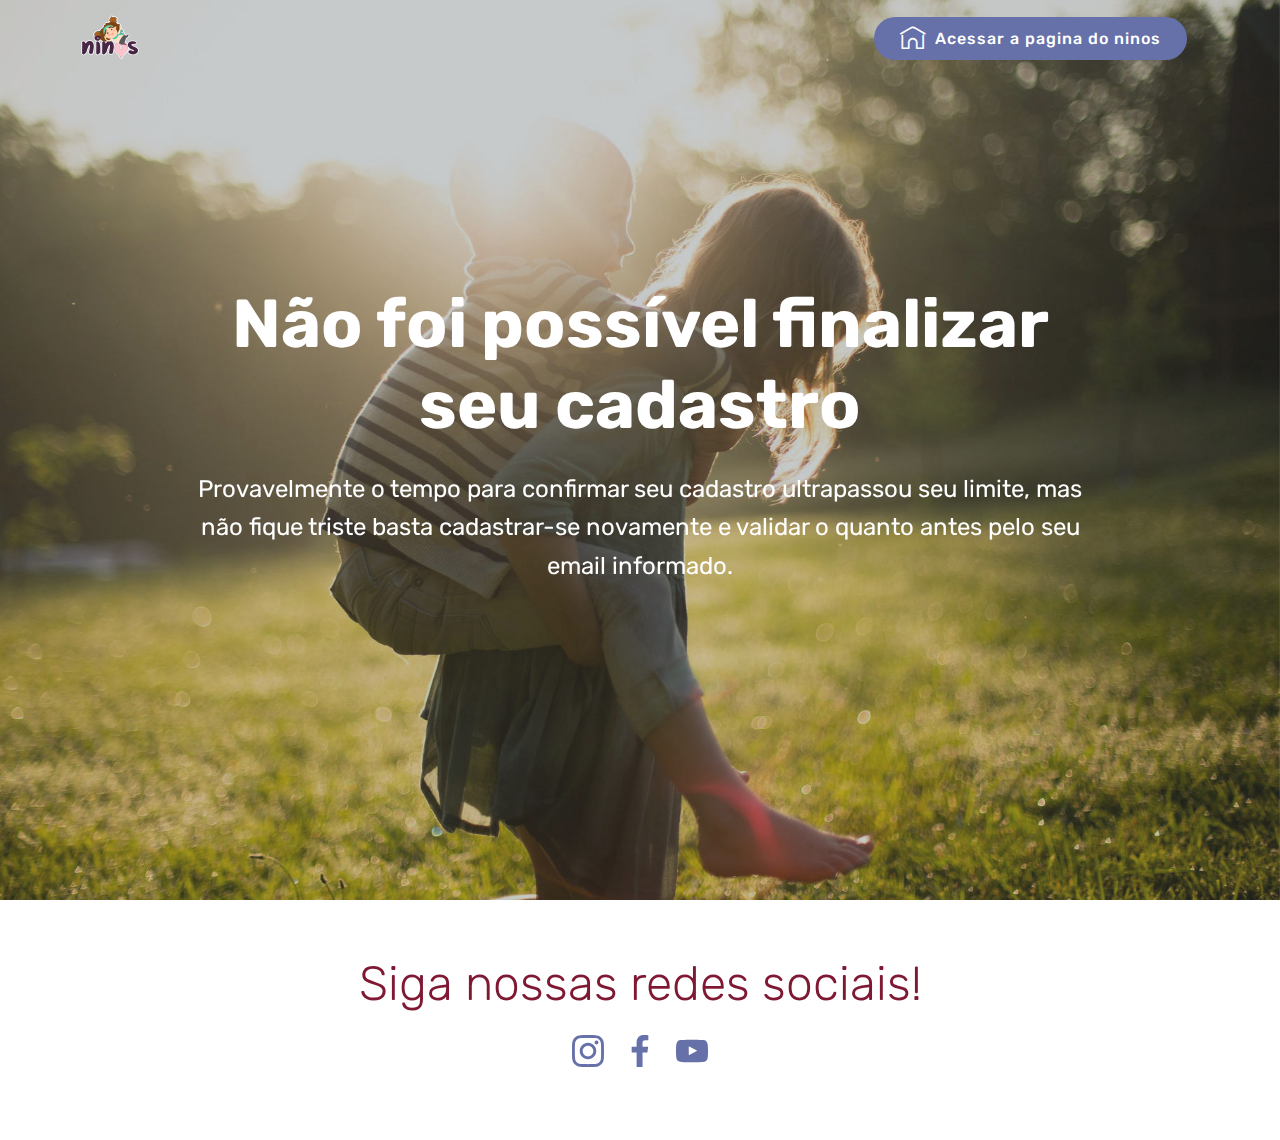
==== erro/index.html @ d1921fa9 "errosucesso" ====
<!DOCTYPE html>
<html  >
<head>
  <!-- Site made with Mobirise Website Builder v4.10.0, https://mobirise.com -->
  <meta charset="UTF-8">
  <meta http-equiv="X-UA-Compatible" content="IE=edge">
  <meta name="generator" content="Mobirise v4.10.0, mobirise.com">
  <meta name="viewport" content="width=device-width, initial-scale=1, minimum-scale=1">
  <link rel="shortcut icon" href="assets/images/ll-1-122x122.png" type="image/x-icon">
  <meta name="description" content="">
  
  <title>Home</title>
  <link rel="stylesheet" href="assets/web/assets/mobirise-icons/mobirise-icons.css">
  <link rel="stylesheet" href="assets/web/assets/mobirise-icons-bold/mobirise-icons-bold.css">
  <link rel="stylesheet" href="assets/tether/tether.min.css">
  <link rel="stylesheet" href="assets/bootstrap/css/bootstrap.min.css">
  <link rel="stylesheet" href="assets/bootstrap/css/bootstrap-grid.min.css">
  <link rel="stylesheet" href="assets/bootstrap/css/bootstrap-reboot.min.css">
  <link rel="stylesheet" href="assets/socicon/css/styles.css">
  <link rel="stylesheet" href="assets/dropdown/css/style.css">
  <link rel="stylesheet" href="assets/theme/css/style.css">
  <link rel="stylesheet" href="assets/mobirise/css/mbr-additional.css" type="text/css">
  
  
  
</head>
<body>
  <section class="menu cid-rsMmKu4FQN" once="menu" id="menu2-q">

    

    <nav class="navbar navbar-expand beta-menu navbar-dropdown align-items-center navbar-fixed-top navbar-toggleable-sm bg-color transparent">
        <button class="navbar-toggler navbar-toggler-right" type="button" data-toggle="collapse" data-target="#navbarSupportedContent" aria-controls="navbarSupportedContent" aria-expanded="false" aria-label="Toggle navigation">
            <div class="hamburger">
                <span></span>
                <span></span>
                <span></span>
                <span></span>
            </div>
        </button>
        <div class="menu-logo">
            <div class="navbar-brand">
                <span class="navbar-logo">
                    <a href="https://mobirise.co">
                        <img src="assets/images/ll-1-122x122.png" alt="Mobirise" title="" style="height: 3.8rem;">
                    </a>
                </span>
                
            </div>
        </div>
        <div class="collapse navbar-collapse" id="navbarSupportedContent">
            
            <div class="navbar-buttons mbr-section-btn"><a class="btn btn-sm btn-primary display-4" href="tel:+1-234-567-8901"><span class="mbrib-home mbr-iconfont mbr-iconfont-btn"></span>
                    
                    Acessar a pagina do ninos</a></div>
        </div>
    </nav>
</section>

<section class="engine"><a href="https://mobirise.info/c">free website builder</a></section><section class="header1 cid-rqiTQEVk0E mbr-fullscreen mbr-parallax-background" id="header1-9">

    

    <div class="mbr-overlay" style="opacity: 0.3; background-color: rgb(70, 80, 82);">
    </div>

    <div class="container">
        <div class="row justify-content-md-center">
            <div class="mbr-white col-md-10">
                <h1 class="mbr-section-title align-center mbr-bold pb-3 mbr-fonts-style display-1">Não foi possível finalizar seu cadastro</h1>
                
                <p class="mbr-text align-center pb-3 mbr-fonts-style display-5">
                    Provavelmente o tempo para confirmar seu cadastro ultrapassou seu limite, mas não fique triste basta cadastrar-se novamente e validar o quanto antes pelo seu email informado.</p>
                
            </div>
        </div>
    </div>

</section>

<section class="cid-rsLIsbPNLS" id="social-buttons2-d">

    

    

    <div class="container">
        <div class="media-container-row">
            <div class="col-md-8 align-center">
                <h2 class="pb-3 mbr-fonts-style display-2">
                    Siga nossas redes sociais!</h2>
                <div class="social-list pl-0 mb-0">
                    <a href="https://twitter.com/mobirise" target="_blank">
                        <span class="px-2 mbr-iconfont mbr-iconfont-social socicon-instagram socicon"></span>
                    </a>
                    <a href="https://www.facebook.com/pages/Mobirise/1616226671953247" target="_blank">
                        <span class="px-2 socicon-facebook socicon mbr-iconfont mbr-iconfont-social"></span>
                    </a>
                    <a href="https://instagram.com/mobirise" target="_blank">
                        <span class="px-2 mbr-iconfont mbr-iconfont-social socicon-youtube socicon"></span>
                    </a>
                    <a href="https://www.youtube.com/c/mobirise" target="_blank">
                        
                    </a>
                    <a href="https://plus.google.com/u/0/+Mobirise" target="_blank">
                        
                    </a>
                    <a href="https://www.behance.net/Mobirise" target="_blank">
                        
                    </a>
                </div>
            </div>
        </div>
    </div>
</section>


  <script src="assets/web/assets/jquery/jquery.min.js"></script>
  <script src="assets/popper/popper.min.js"></script>
  <script src="assets/tether/tether.min.js"></script>
  <script src="assets/bootstrap/js/bootstrap.min.js"></script>
  <script src="assets/touchswipe/jquery.touch-swipe.min.js"></script>
  <script src="assets/parallax/jarallax.min.js"></script>
  <script src="assets/sociallikes/social-likes.js"></script>
  <script src="assets/smoothscroll/smooth-scroll.js"></script>
  <script src="assets/dropdown/js/script.min.js"></script>
  <script src="assets/theme/js/script.js"></script>
  
  
</body>
</html>
---- erro/assets/web/assets/mobirise-icons/mobirise-icons.css ----
@font-face {
  font-family: 'MobiriseIcons';
  src:  url('mobirise-icons.eot?spat4u');
  src:  url('mobirise-icons.eot?spat4u#iefix') format('embedded-opentype'),
    url('mobirise-icons.ttf?spat4u') format('truetype'),
    url('mobirise-icons.woff?spat4u') format('woff'),
    url('mobirise-icons.svg?spat4u#MobiriseIcons') format('svg');
  font-weight: normal;
  font-style: normal;
}

[class^="mbri-"], [class*=" mbri-"] {
  /* use !important to prevent issues with browser extensions that change fonts */
  font-family: MobiriseIcons !important;
  speak: none;
  font-style: normal;
  font-weight: normal;
  font-variant: normal;
  text-transform: none;
  line-height: 1;

  /* Better Font Rendering =========== */
  -webkit-font-smoothing: antialiased;
  -moz-osx-font-smoothing: grayscale;
}

.mbri-add-submenu:before {
  content: "\e900";
}
.mbri-alert:before {
  content: "\e901";
}
.mbri-align-center:before {
  content: "\e902";
}
.mbri-align-justify:before {
  content: "\e903";
}
.mbri-align-left:before {
  content: "\e904";
}
.mbri-align-right:before {
  content: "\e905";
}
.mbri-android:before {
  content: "\e906";
}
.mbri-apple:before {
  content: "\e907";
}
.mbri-arrow-down:before {
  content: "\e908";
}
.mbri-arrow-next:before {
  content: "\e909";
}
.mbri-arrow-prev:before {
  content: "\e90a";
}
.mbri-arrow-up:before {
  content: "\e90b";
}
.mbri-bold:before {
  content: "\e90c";
}
.mbri-bookmark:before {
  content: "\e90d";
}
.mbri-bootstrap:before {
  content: "\e90e";
}
.mbri-briefcase:before {
  content: "\e90f";
}
.mbri-browse:before {
  content: "\e910";
}
.mbri-bulleted-list:before {
  content: "\e911";
}
.mbri-calendar:before {
  content: "\e912";
}
.mbri-camera:before {
  content: "\e913";
}
.mbri-cart-add:before {
  content: "\e914";
}
.mbri-cart-full:before {
  content: "\e915";
}
.mbri-cash:before {
  content: "\e916";
}
.mbri-change-style:before {
  content: "\e917";
}
.mbri-chat:before {
  content: "\e918";
}
.mbri-clock:before {
  content: "\e919";
}
.mbri-close:before {
  content: "\e91a";
}
.mbri-cloud:before {
  content: "\e91b";
}
.mbri-code:before {
  content: "\e91c";
}
.mbri-contact-form:before {
  content: "\e91d";
}
.mbri-credit-card:before {
  content: "\e91e";
}
.mbri-cursor-click:before {
  content: "\e91f";
}
.mbri-cust-feedback:before {
  content: "\e920";
}
.mbri-database:before {
  content: "\e921";
}
.mbri-delivery:before {
  content: "\e922";
}
.mbri-desktop:before {
  content: "\e923";
}
.mbri-devices:before {
  content: "\e924";
}
.mbri-down:before {
  content: "\e925";
}
.mbri-download:before {
  content: "\e989";
}
.mbri-drag-n-drop:before {
  content: "\e927";
}
.mbri-drag-n-drop2:before {
  content: "\e928";
}
.mbri-edit:before {
  content: "\e929";
}
.mbri-edit2:before {
  content: "\e92a";
}
.mbri-error:before {
  content: "\e92b";
}
.mbri-extension:before {
  content: "\e92c";
}
.mbri-features:before {
  content: "\e92d";
}
.mbri-file:before {
  content: "\e92e";
}
.mbri-flag:before {
  content: "\e92f";
}
.mbri-folder:before {
  content: "\e930";
}
.mbri-gift:before {
  content: "\e931";
}
.mbri-github:before {
  content: "\e932";
}
.mbri-globe:before {
  content: "\e933";
}
.mbri-globe-2:before {
  content: "\e934";
}
.mbri-growing-chart:before {
  content: "\e935";
}
.mbri-hearth:before {
  content: "\e936";
}
.mbri-help:before {
  content: "\e937";
}
.mbri-home:before {
  content: "\e938";
}
.mbri-hot-cup:before {
  content: "\e939";
}
.mbri-idea:before {
  content: "\e93a";
}
.mbri-image-gallery:before {
  content: "\e93b";
}
.mbri-image-slider:before {
  content: "\e93c";
}
.mbri-info:before {
  content: "\e93d";
}
.mbri-italic:before {
  content: "\e93e";
}
.mbri-key:before {
  content: "\e93f";
}
.mbri-laptop:before {
  content: "\e940";
}
.mbri-layers:before {
  content: "\e941";
}
.mbri-left-right:before {
  content: "\e942";
}
.mbri-left:before {
  content: "\e943";
}
.mbri-letter:before {
  content: "\e944";
}
.mbri-like:before {
  content: "\e945";
}
.mbri-link:before {
  content: "\e946";
}
.mbri-lock:before {
  content: "\e947";
}
.mbri-login:before {
  content: "\e948";
}
.mbri-logout:before {
  content: "\e949";
}
.mbri-magic-stick:before {
  content: "\e94a";
}
.mbri-map-pin:before {
  content: "\e94b";
}
.mbri-menu:before {
  content: "\e94c";
}
.mbri-mobile:before {
  content: "\e94d";
}
.mbri-mobile2:before {
  content: "\e94e";
}
.mbri-mobirise:before {
  content: "\e94f";
}
.mbri-more-horizontal:before {
  content: "\e950";
}
.mbri-more-vertical:before {
  content: "\e951";
}
.mbri-music:before {
  content: "\e952";
}
.mbri-new-file:before {
  content: "\e953";
}
.mbri-numbered-list:before {
  content: "\e954";
}
.mbri-opened-folder:before {
  content: "\e955";
}
.mbri-pages:before {
  content: "\e956";
}
.mbri-paper-plane:before {
  content: "\e957";
}
.mbri-paperclip:before {
  content: "\e958";
}
.mbri-photo:before {
  content: "\e959";
}
.mbri-photos:before {
  content: "\e95a";
}
.mbri-pin:before {
  content: "\e95b";
}
.mbri-play:before {
  content: "\e95c";
}
.mbri-plus:before {
  content: "\e95d";
}
.mbri-preview:before {
  content: "\e95e";
}
.mbri-print:before {
  content: "\e95f";
}
.mbri-protect:before {
  content: "\e960";
}
.mbri-question:before {
  content: "\e961";
}
.mbri-quote-left:before {
  content: "\e962";
}
.mbri-quote-right:before {
  content: "\e963";
}
.mbri-refresh:before {
  content: "\e964";
}
.mbri-responsive:before {
  content: "\e965";
}
.mbri-right:before {
  content: "\e966";
}
.mbri-rocket:before {
  content: "\e967";
}
.mbri-sad-face:before {
  content: "\e968";
}
.mbri-sale:before {
  content: "\e969";
}
.mbri-save:before {
  content: "\e96a";
}
.mbri-search:before {
  content: "\e96b";
}
.mbri-setting:before {
  content: "\e96c";
}
.mbri-setting2:before {
  content: "\e96d";
}
.mbri-setting3:before {
  content: "\e96e";
}
.mbri-share:before {
  content: "\e96f";
}
.mbri-shopping-bag:before {
  content: "\e970";
}
.mbri-shopping-basket:before {
  content: "\e971";
}
.mbri-shopping-cart:before {
  content: "\e972";
}
.mbri-sites:before {
  content: "\e973";
}
.mbri-smile-face:before {
  content: "\e974";
}
.mbri-speed:before {
  content: "\e975";
}
.mbri-star:before {
  content: "\e976";
}
.mbri-success:before {
  content: "\e977";
}
.mbri-sun:before {
  content: "\e978";
}
.mbri-sun2:before {
  content: "\e979";
}
.mbri-tablet:before {
  content: "\e97a";
}
.mbri-tablet-vertical:before {
  content: "\e97b";
}
.mbri-target:before {
  content: "\e97c";
}
.mbri-timer:before {
  content: "\e97d";
}
.mbri-to-ftp:before {
  content: "\e97e";
}
.mbri-to-local-drive:before {
  content: "\e97f";
}
.mbri-touch-swipe:before {
  content: "\e980";
}
.mbri-touch:before {
  content: "\e981";
}
.mbri-trash:before {
  content: "\e982";
}
.mbri-underline:before {
  content: "\e983";
}
.mbri-unlink:before {
  content: "\e984";
}
.mbri-unlock:before {
  content: "\e985";
}
.mbri-up-down:before {
  content: "\e986";
}
.mbri-up:before {
  content: "\e987";
}
.mbri-update:before {
  content: "\e988";
}
.mbri-upload:before {
 content: "\e926"; 
}
.mbri-user:before {
  content: "\e98a";
}
.mbri-user2:before {
  content: "\e98b";
}
.mbri-users:before {
  content: "\e98c";
}
.mbri-video:before {
  content: "\e98d";
}
.mbri-video-play:before {
  content: "\e98e";
}
.mbri-watch:before {
  content: "\e98f";
}
.mbri-website-theme:before {
  content: "\e990";
}
.mbri-wifi:before {
  content: "\e991";
}
.mbri-windows:before {
  content: "\e992";
}
.mbri-zoom-out:before {
  content: "\e993";
}
.mbri-redo:before {
  content: "\e994";
}
.mbri-undo:before {
  content: "\e995";
}
---- erro/assets/web/assets/mobirise-icons-bold/mobirise-icons-bold.css ----
@font-face {
  font-family: 'mobirise-icons-bold';
  src:  url('mobirise-icons-bold.eot?m1l4yr');
  src:  url('mobirise-icons-bold.eot?m1l4yr#iefix') format('embedded-opentype'),
    url('mobirise-icons-bold.ttf?m1l4yr') format('truetype'),
    url('mobirise-icons-bold.woff?m1l4yr') format('woff'),
    url('mobirise-icons-bold.svg?m1l4yr#mobirise-icons-bold') format('svg');
  font-weight: normal;
  font-style: normal;
}

[class^="mbrib-"], [class*="mbrib-"] {
  /* use !important to prevent issues with browser extensions that change fonts */
  font-family: 'mobirise-icons-bold' !important;
  speak: none;
  font-style: normal;
  font-weight: normal;
  font-variant: normal;
  text-transform: none;
  line-height: 1;

  /* Better Font Rendering =========== */
  -webkit-font-smoothing: antialiased;
  -moz-osx-font-smoothing: grayscale;
}

.mbrib-add-submenu:before {
  content: "\e900";
}
.mbrib-alert:before {
  content: "\e901";
}
.mbrib-align-center:before {
  content: "\e902";
}
.mbrib-align-justify:before {
  content: "\e903";
}
.mbrib-align-left:before {
  content: "\e904";
}
.mbrib-align-right:before {
  content: "\e905";
}
.mbrib-android:before {
  content: "\e906";
}
.mbrib-apple:before {
  content: "\e907";
}
.mbrib-arrow-down:before {
  content: "\e908";
}
.mbrib-arrow-next:before {
  content: "\e909";
}
.mbrib-arrow-prev:before {
  content: "\e90a";
}
.mbrib-arrow-up:before {
  content: "\e90b";
}
.mbrib-bold:before {
  content: "\e90c";
}
.mbrib-bookmark:before {
  content: "\e90d";
}
.mbrib-bootstrap:before {
  content: "\e90e";
}
.mbrib-briefcase:before {
  content: "\e90f";
}
.mbrib-browse:before {
  content: "\e910";
}
.mbrib-bulleted-list:before {
  content: "\e911";
}
.mbrib-calendar:before {
  content: "\e912";
}
.mbrib-camera:before {
  content: "\e913";
}
.mbrib-cart-add:before {
  content: "\e914";
}
.mbrib-cart-full:before {
  content: "\e915";
}
.mbrib-cash:before {
  content: "\e916";
}
.mbrib-change-style:before {
  content: "\e917";
}
.mbrib-chat:before {
  content: "\e918";
}
.mbrib-clock:before {
  content: "\e919";
}
.mbrib-close:before {
  content: "\e91a";
}
.mbrib-cloud:before {
  content: "\e91b";
}
.mbrib-code:before {
  content: "\e91c";
}
.mbrib-contact-form:before {
  content: "\e91d";
}
.mbrib-credit-card:before {
  content: "\e91e";
}
.mbrib-cursor-click:before {
  content: "\e91f";
}
.mbrib-cust-feedback:before {
  content: "\e920";
}
.mbrib-database:before {
  content: "\e921";
}
.mbrib-delivery:before {
  content: "\e922";
}
.mbrib-desktop:before {
  content: "\e923";
}
.mbrib-devices:before {
  content: "\e924";
}
.mbrib-down:before {
  content: "\e925";
}
.mbrib-download:before {
  content: "\e926";
}
.mbrib-drag-n-drop:before {
  content: "\e927";
}
.mbrib-drag-n-drop2:before {
  content: "\e928";
}
.mbrib-edit:before {
  content: "\e929";
}
.mbrib-edit2:before {
  content: "\e92a";
}
.mbrib-error:before {
  content: "\e92b";
}
.mbrib-extension:before {
  content: "\e92c";
}
.mbrib-features:before {
  content: "\e92d";
}
.mbrib-file:before {
  content: "\e92e";
}
.mbrib-flag:before {
  content: "\e92f";
}
.mbrib-folder:before {
  content: "\e930";
}
.mbrib-gift:before {
  content: "\e931";
}
.mbrib-github:before {
  content: "\e932";
}
.mbrib-globe-2:before {
  content: "\e933";
}
.mbrib-globe:before {
  content: "\e934";
}
.mbrib-growing-chart:before {
  content: "\e935";
}
.mbrib-hearth:before {
  content: "\e936";
}
.mbrib-help:before {
  content: "\e937";
}
.mbrib-home:before {
  content: "\e938";
}
.mbrib-hot-cup:before {
  content: "\e939";
}
.mbrib-idea:before {
  content: "\e93a";
}
.mbrib-image-gallery:before {
  content: "\e93b";
}
.mbrib-image-slider:before {
  content: "\e93c";
}
.mbrib-info:before {
  content: "\e93d";
}
.mbrib-italic:before {
  content: "\e93e";
}
.mbrib-key:before {
  content: "\e93f";
}
.mbrib-laptop:before {
  content: "\e940";
}
.mbrib-layers:before {
  content: "\e941";
}
.mbrib-left-right:before {
  content: "\e942";
}
.mbrib-left:before {
  content: "\e943";
}
.mbrib-letter:before {
  content: "\e944";
}
.mbrib-like:before {
  content: "\e945";
}
.mbrib-link:before {
  content: "\e946";
}
.mbrib-lock:before {
  content: "\e947";
}
.mbrib-login:before {
  content: "\e948";
}
.mbrib-logout:before {
  content: "\e949";
}
.mbrib-magic-stick:before {
  content: "\e94a";
}
.mbrib-map-pin:before {
  content: "\e94b";
}
.mbrib-menu:before {
  content: "\e94c";
}
.mbrib-mobile:before {
  content: "\e94d";
}
.mbrib-mobile2:before {
  content: "\e94e";
}
.mbrib-mobirise:before {
  content: "\e94f";
}
.mbrib-more-horizontal:before {
  content: "\e950";
}
.mbrib-more-vertical:before {
  content: "\e951";
}
.mbrib-music:before {
  content: "\e952";
}
.mbrib-new-file:before {
  content: "\e953";
}
.mbrib-numbered-list:before {
  content: "\e954";
}
.mbrib-opened-folder:before {
  content: "\e955";
}
.mbrib-pages:before {
  content: "\e956";
}
.mbrib-paper-plane:before {
  content: "\e957";
}
.mbrib-paperclip:before {
  content: "\e958";
}
.mbrib-photo:before {
  content: "\e959";
}
.mbrib-photos:before {
  content: "\e95a";
}
.mbrib-pin:before {
  content: "\e95b";
}
.mbrib-play:before {
  content: "\e95c";
}
.mbrib-plus:before {
  content: "\e95d";
}
.mbrib-preview:before {
  content: "\e95e";
}
.mbrib-print:before {
  content: "\e95f";
}
.mbrib-protect:before {
  content: "\e960";
}
.mbrib-question:before {
  content: "\e961";
}
.mbrib-quote-left:before {
  content: "\e962";
}
.mbrib-quote-right:before {
  content: "\e963";
}
.mbrib-redo:before {
  content: "\e964";
}
.mbrib-refresh:before {
  content: "\e965";
}
.mbrib-responsive:before {
  content: "\e966";
}
.mbrib-right:before {
  content: "\e967";
}
.mbrib-rocket:before {
  content: "\e968";
}
.mbrib-sad-face:before {
  content: "\e969";
}
.mbrib-sale:before {
  content: "\e96a";
}
.mbrib-save:before {
  content: "\e96b";
}
.mbrib-search:before {
  content: "\e96c";
}
.mbrib-setting:before {
  content: "\e96d";
}
.mbrib-setting2:before {
  content: "\e96e";
}
.mbrib-setting3:before {
  content: "\e96f";
}
.mbrib-share:before {
  content: "\e970";
}
.mbrib-shopping-bag:before {
  content: "\e971";
}
.mbrib-shopping-basket:before {
  content: "\e972";
}
.mbrib-shopping-cart:before {
  content: "\e973";
}
.mbrib-sites:before {
  content: "\e974";
}
.mbrib-smile-face:before {
  content: "\e975";
}
.mbrib-speed:before {
  content: "\e976";
}
.mbrib-star:before {
  content: "\e977";
}
.mbrib-success:before {
  content: "\e978";
}
.mbrib-sun:before {
  content: "\e979";
}
.mbrib-sun2:before {
  content: "\e97a";
}
.mbrib-tablet-vertical:before {
  content: "\e97b";
}
.mbrib-tablet:before {
  content: "\e97c";
}
.mbrib-target:before {
  content: "\e97d";
}
.mbrib-timer:before {
  content: "\e97e";
}
.mbrib-to-ftp:before {
  content: "\e97f";
}
.mbrib-to-local-drive:before {
  content: "\e980";
}
.mbrib-touch-swipe:before {
  content: "\e981";
}
.mbrib-touch:before {
  content: "\e982";
}
.mbrib-trash:before {
  content: "\e983";
}
.mbrib-underline:before {
  content: "\e984";
}
.mbrib-undo:before {
  content: "\e985";
}
.mbrib-unlink:before {
  content: "\e986";
}
.mbrib-unlock:before {
  content: "\e987";
}
.mbrib-up-down:before {
  content: "\e988";
}
.mbrib-up:before {
  content: "\e989";
}
.mbrib-update:before {
  content: "\e98a";
}
.mbrib-upload:before {
  content: "\e98b";
}
.mbrib-user:before {
  content: "\e98c";
}
.mbrib-user2:before {
  content: "\e98d";
}
.mbrib-users:before {
  content: "\e98e";
}
.mbrib-video-play:before {
  content: "\e98f";
}
.mbrib-video:before {
  content: "\e990";
}
.mbrib-watch:before {
  content: "\e991";
}
.mbrib-website-theme:before {
  content: "\e992";
}
.mbrib-wifi:before {
  content: "\e993";
}
.mbrib-windows:before {
  content: "\e994";
}
.mbrib-zoom-out:before {
  content: "\e995";
}
---- erro/assets/socicon/css/styles.css ----
@charset "UTF-8";

@font-face {
  font-family: "socicon";
  src:url("../fonts/socicon.eot");
  src:url("../fonts/socicon.eot?#iefix") format("embedded-opentype"),
    url("../fonts/socicon.woff") format("woff"),
    url("../fonts/socicon.ttf") format("truetype"),
    url("../fonts/socicon.svg#socicon") format("svg");
  font-weight: normal;
  font-style: normal;

}

[data-icon]:before {
  font-family: "socicon" !important;
  content: attr(data-icon);
  font-style: normal !important;
  font-weight: normal !important;
  font-variant: normal !important;
  text-transform: none !important;
  speak: none;
  line-height: 1;
  -webkit-font-smoothing: antialiased;
  -moz-osx-font-smoothing: grayscale;
}

[class^="socicon-"]:before,
[class*=" socicon-"]:before {
  font-family: "socicon" !important;
  font-style: normal !important;
  font-weight: normal !important;
  font-variant: normal !important;
  text-transform: none !important;
  speak: none;
  line-height: 1;
  -webkit-font-smoothing: antialiased;
  -moz-osx-font-smoothing: grayscale;
}

.socicon-modelmayhem:before {
  content: "\e000";
}
.socicon-mixcloud:before {
  content: "\e001";
}
.socicon-drupal:before {
  content: "\e002";
}
.socicon-swarm:before {
  content: "\e003";
}
.socicon-istock:before {
  content: "\e004";
}
.socicon-yammer:before {
  content: "\e005";
}
.socicon-ello:before {
  content: "\e006";
}
.socicon-stackoverflow:before {
  content: "\e007";
}
.socicon-persona:before {
  content: "\e008";
}
.socicon-triplej:before {
  content: "\e009";
}
.socicon-houzz:before {
  content: "\e00a";
}
.socicon-rss:before {
  content: "\e00b";
}
.socicon-paypal:before {
  content: "\e00c";
}
.socicon-odnoklassniki:before {
  content: "\e00d";
}
.socicon-airbnb:before {
  content: "\e00e";
}
.socicon-periscope:before {
  content: "\e00f";
}
.socicon-outlook:before {
  content: "\e010";
}
.socicon-coderwall:before {
  content: "\e011";
}
.socicon-tripadvisor:before {
  content: "\e012";
}
.socicon-appnet:before {
  content: "\e013";
}
.socicon-goodreads:before {
  content: "\e014";
}
.socicon-tripit:before {
  content: "\e015";
}
.socicon-lanyrd:before {
  content: "\e016";
}
.socicon-slideshare:before {
  content: "\e017";
}
.socicon-buffer:before {
  content: "\e018";
}
.socicon-disqus:before {
  content: "\e019";
}
.socicon-vkontakte:before {
  content: "\e01a";
}
.socicon-whatsapp:before {
  content: "\e01b";
}
.socicon-patreon:before {
  content: "\e01c";
}
.socicon-storehouse:before {
  content: "\e01d";
}
.socicon-pocket:before {
  content: "\e01e";
}
.socicon-mail:before {
  content: "\e01f";
}
.socicon-blogger:before {
  content: "\e020";
}
.socicon-technorati:before {
  content: "\e021";
}
.socicon-reddit:before {
  content: "\e022";
}
.socicon-dribbble:before {
  content: "\e023";
}
.socicon-stumbleupon:before {
  content: "\e024";
}
.socicon-digg:before {
  content: "\e025";
}
.socicon-envato:before {
  content: "\e026";
}
.socicon-behance:before {
  content: "\e027";
}
.socicon-delicious:before {
  content: "\e028";
}
.socicon-deviantart:before {
  content: "\e029";
}
.socicon-forrst:before {
  content: "\e02a";
}
.socicon-play:before {
  content: "\e02b";
}
.socicon-zerply:before {
  content: "\e02c";
}
.socicon-wikipedia:before {
  content: "\e02d";
}
.socicon-apple:before {
  content: "\e02e";
}
.socicon-flattr:before {
  content: "\e02f";
}
.socicon-github:before {
  content: "\e030";
}
.socicon-renren:before {
  content: "\e031";
}
.socicon-friendfeed:before {
  content: "\e032";
}
.socicon-newsvine:before {
  content: "\e033";
}
.socicon-identica:before {
  content: "\e034";
}
.socicon-bebo:before {
  content: "\e035";
}
.socicon-zynga:before {
  content: "\e036";
}
.socicon-steam:before {
  content: "\e037";
}
.socicon-xbox:before {
  content: "\e038";
}
.socicon-windows:before {
  content: "\e039";
}
.socicon-qq:before {
  content: "\e03a";
}
.socicon-douban:before {
  content: "\e03b";
}
.socicon-meetup:before {
  content: "\e03c";
}
.socicon-playstation:before {
  content: "\e03d";
}
.socicon-android:before {
  content: "\e03e";
}
.socicon-snapchat:before {
  content: "\e03f";
}
.socicon-twitter:before {
  content: "\e040";
}
.socicon-facebook:before {
  content: "\e041";
}
.socicon-googleplus:before {
  content: "\e042";
}
.socicon-pinterest:before {
  content: "\e043";
}
.socicon-foursquare:before {
  content: "\e044";
}
.socicon-yahoo:before {
  content: "\e045";
}
.socicon-skype:before {
  content: "\e046";
}
.socicon-yelp:before {
  content: "\e047";
}
.socicon-feedburner:before {
  content: "\e048";
}
.socicon-linkedin:before {
  content: "\e049";
}
.socicon-viadeo:before {
  content: "\e04a";
}
.socicon-xing:before {
  content: "\e04b";
}
.socicon-myspace:before {
  content: "\e04c";
}
.socicon-soundcloud:before {
  content: "\e04d";
}
.socicon-spotify:before {
  content: "\e04e";
}
.socicon-grooveshark:before {
  content: "\e04f";
}
.socicon-lastfm:before {
  content: "\e050";
}
.socicon-youtube:before {
  content: "\e051";
}
.socicon-vimeo:before {
  content: "\e052";
}
.socicon-dailymotion:before {
  content: "\e053";
}
.socicon-vine:before {
  content: "\e054";
}
.socicon-flickr:before {
  content: "\e055";
}
.socicon-500px:before {
  content: "\e056";
}
.socicon-wordpress:before {
  content: "\e058";
}
.socicon-tumblr:before {
  content: "\e059";
}
.socicon-twitch:before {
  content: "\e05a";
}
.socicon-8tracks:before {
  content: "\e05b";
}
.socicon-amazon:before {
  content: "\e05c";
}
.socicon-icq:before {
  content: "\e05d";
}
.socicon-smugmug:before {
  content: "\e05e";
}
.socicon-ravelry:before {
  content: "\e05f";
}
.socicon-weibo:before {
  content: "\e060";
}
.socicon-baidu:before {
  content: "\e061";
}
.socicon-angellist:before {
  content: "\e062";
}
.socicon-ebay:before {
  content: "\e063";
}
.socicon-imdb:before {
  content: "\e064";
}
.socicon-stayfriends:before {
  content: "\e065";
}
.socicon-residentadvisor:before {
  content: "\e066";
}
.socicon-google:before {
  content: "\e067";
}
.socicon-yandex:before {
  content: "\e068";
}
.socicon-sharethis:before {
  content: "\e069";
}
.socicon-bandcamp:before {
  content: "\e06a";
}
.socicon-itunes:before {
  content: "\e06b";
}
.socicon-deezer:before {
  content: "\e06c";
}
.socicon-telegram:before {
  content: "\e06e";
}
.socicon-openid:before {
  content: "\e06f";
}
.socicon-amplement:before {
  content: "\e070";
}
.socicon-viber:before {
  content: "\e071";
}
.socicon-zomato:before {
  content: "\e072";
}
.socicon-draugiem:before {
  content: "\e074";
}
.socicon-endomodo:before {
  content: "\e075";
}
.socicon-filmweb:before {
  content: "\e076";
}
.socicon-stackexchange:before {
  content: "\e077";
}
.socicon-wykop:before {
  content: "\e078";
}
.socicon-teamspeak:before {
  content: "\e079";
}
.socicon-teamviewer:before {
  content: "\e07a";
}
.socicon-ventrilo:before {
  content: "\e07b";
}
.socicon-younow:before {
  content: "\e07c";
}
.socicon-raidcall:before {
  content: "\e07d";
}
.socicon-mumble:before {
  content: "\e07e";
}
.socicon-medium:before {
  content: "\e06d";
}
.socicon-bebee:before {
  content: "\e07f";
}
.socicon-hitbox:before {
  content: "\e080";
}
.socicon-reverbnation:before {
  content: "\e081";
}
.socicon-formulr:before {
  content: "\e082";
}
.socicon-instagram:before {
  content: "\e057";
}
.socicon-battlenet:before {
  content: "\e083";
}
.socicon-chrome:before {
  content: "\e084";
}
.socicon-discord:before {
  content: "\e086";
}
.socicon-issuu:before {
  content: "\e087";
}
.socicon-macos:before {
  content: "\e088";
}
.socicon-firefox:before {
  content: "\e089";
}
.socicon-opera:before {
  content: "\e08d";
}
.socicon-keybase:before {
  content: "\e090";
}
.socicon-alliance:before {
  content: "\e091";
}
.socicon-livejournal:before {
  content: "\e092";
}
.socicon-googlephotos:before {
  content: "\e093";
}
.socicon-horde:before {
  content: "\e094";
}
.socicon-etsy:before {
  content: "\e095";
}
.socicon-zapier:before {
  content: "\e096";
}
.socicon-google-scholar:before {
  content: "\e097";
}
.socicon-researchgate:before {
  content: "\e098";
}
.socicon-wechat:before {
  content: "\e099";
}
.socicon-strava:before {
  content: "\e09a";
}
.socicon-line:before {
  content: "\e09b";
}
.socicon-lyft:before {
  content: "\e09c";
}
.socicon-uber:before {
  content: "\e09d";
}
.socicon-songkick:before {
  content: "\e09e";
}
.socicon-viewbug:before {
  content: "\e09f";
}
.socicon-googlegroups:before {
  content: "\e0a0";
}
.socicon-quora:before {
  content: "\e073";
}
.socicon-diablo:before {
  content: "\e085";
}
.socicon-blizzard:before {
  content: "\e0a1";
}
.socicon-hearthstone:before {
  content: "\e08b";
}
.socicon-heroes:before {
  content: "\e08a";
}
.socicon-overwatch:before {
  content: "\e08c";
}
.socicon-warcraft:before {
  content: "\e08e";
}
.socicon-starcraft:before {
  content: "\e08f";
}
.socicon-beam:before {
  content: "\e0a2";
}
.socicon-curse:before {
  content: "\e0a3";
}
.socicon-player:before {
  content: "\e0a4";
}
.socicon-streamjar:before {
  content: "\e0a5";
}
.socicon-nintendo:before {
  content: "\e0a6";
}
.socicon-hellocoton:before {
  content: "\e0a7";
}
---- erro/assets/dropdown/css/style.css ----
.navbar-dropdown {
  left: 0;
  padding: 0;
  position: absolute;
  right: 0;
  top: 0;
  transition: all 0.45s ease;
  z-index: 1030;
  background: #282828; }
  .navbar-dropdown .navbar-logo {
    margin-right: 0.8rem;
    transition: margin 0.3s ease-in-out;
    vertical-align: middle; }
    .navbar-dropdown .navbar-logo img {
      height: 3.125rem;
      transition: all 0.3s ease-in-out; }
    .navbar-dropdown .navbar-logo.mbr-iconfont {
      font-size: 3.125rem;
      line-height: 3.125rem; }
  .navbar-dropdown .navbar-caption {
    font-weight: 700;
    white-space: normal;
    vertical-align: -4px;
    line-height: 3.125rem !important; }
    .navbar-dropdown .navbar-caption, .navbar-dropdown .navbar-caption:hover {
      color: inherit;
      text-decoration: none; }
  .navbar-dropdown .mbr-iconfont + .navbar-caption {
    vertical-align: -1px; }
  .navbar-dropdown.navbar-fixed-top {
    position: fixed; }
  .navbar-dropdown .navbar-brand span {
    vertical-align: -4px; }
  .navbar-dropdown.bg-color.transparent {
    background: none; }
  .navbar-dropdown.navbar-short .navbar-brand {
    padding: 0.625rem 0; }
    .navbar-dropdown.navbar-short .navbar-brand span {
      vertical-align: -1px; }
  .navbar-dropdown.navbar-short .navbar-caption {
    line-height: 2.375rem !important;
    vertical-align: -2px; }
  .navbar-dropdown.navbar-short .navbar-logo {
    margin-right: 0.5rem; }
    .navbar-dropdown.navbar-short .navbar-logo img {
      height: 2.375rem; }
    .navbar-dropdown.navbar-short .navbar-logo.mbr-iconfont {
      font-size: 2.375rem;
      line-height: 2.375rem; }
  .navbar-dropdown.navbar-short .mbr-table-cell {
    height: 3.625rem; }
  .navbar-dropdown .navbar-close {
    left: 0.6875rem;
    position: fixed;
    top: 0.75rem;
    z-index: 1000; }
  .navbar-dropdown .hamburger-icon {
    content: "";
    display: inline-block;
    vertical-align: middle;
    width: 16px;
    -webkit-box-shadow: 0 -6px 0 1px #282828,0 0 0 1px #282828,0 6px 0 1px #282828;
    -moz-box-shadow: 0 -6px 0 1px #282828,0 0 0 1px #282828,0 6px 0 1px #282828;
    box-shadow: 0 -6px 0 1px #282828,0 0 0 1px #282828,0 6px 0 1px #282828; }

.dropdown-menu .dropdown-toggle[data-toggle="dropdown-submenu"]::after {
  border-bottom: 0.35em solid transparent;
  border-left: 0.35em solid;
  border-right: 0;
  border-top: 0.35em solid transparent;
  margin-left: 0.3rem; }

.dropdown-menu .dropdown-item:focus {
  outline: 0; }

.nav-dropdown {
  font-size: 0.75rem;
  font-weight: 500;
  height: auto !important; }
  .nav-dropdown .nav-btn {
    padding-left: 1rem; }
  .nav-dropdown .link {
    margin: .667em 1.667em;
    font-weight: 500;
    padding: 0;
    transition: color .2s ease-in-out; }
    .nav-dropdown .link.dropdown-toggle {
      margin-right: 2.583em; }
      .nav-dropdown .link.dropdown-toggle::after {
        margin-left: .25rem;
        border-top: 0.35em solid;
        border-right: 0.35em solid transparent;
        border-left: 0.35em solid transparent;
        border-bottom: 0; }
      .nav-dropdown .link.dropdown-toggle[aria-expanded="true"] {
        margin: 0;
        padding: 0.667em 3.263em  0.667em 1.667em; }
  .nav-dropdown .link::after,
  .nav-dropdown .dropdown-item::after {
    color: inherit; }
  .nav-dropdown .btn {
    font-size: 0.75rem;
    font-weight: 700;
    letter-spacing: 0;
    margin-bottom: 0;
    padding-left: 1.25rem;
    padding-right: 1.25rem; }
  .nav-dropdown .dropdown-menu {
    border-radius: 0;
    border: 0;
    left: 0;
    margin: 0;
    padding-bottom: 1.25rem;
    padding-top: 1.25rem;
    position: relative; }
  .nav-dropdown .dropdown-submenu {
    margin-left: 0.125rem;
    top: 0; }
  .nav-dropdown .dropdown-item {
    font-weight: 500;
    line-height: 2;
    padding: 0.3846em 4.615em 0.3846em 1.5385em;
    position: relative;
    transition: color .2s ease-in-out, background-color .2s ease-in-out; }
    .nav-dropdown .dropdown-item::after {
      margin-top: -0.3077em;
      position: absolute;
      right: 1.1538em;
      top: 50%; }
    .nav-dropdown .dropdown-item:focus, .nav-dropdown .dropdown-item:hover {
      background: none; }

@media (max-width: 767px) {
  .nav-dropdown.navbar-toggleable-sm {
    bottom: 0;
    display: none;
    left: 0;
    overflow-x: hidden;
    position: fixed;
    top: 0;
    transform: translateX(-100%);
    -ms-transform: translateX(-100%);
    -webkit-transform: translateX(-100%);
    width: 18.75rem;
    z-index: 999; } }
.nav-dropdown.navbar-toggleable-xl {
  bottom: 0;
  display: none;
  left: 0;
  overflow-x: hidden;
  position: fixed;
  top: 0;
  transform: translateX(-100%);
  -ms-transform: translateX(-100%);
  -webkit-transform: translateX(-100%);
  width: 18.75rem;
  z-index: 999; }

.nav-dropdown-sm {
  display: block !important;
  overflow-x: hidden;
  overflow: auto;
  padding-top: 3.875rem; }
  .nav-dropdown-sm::after {
    content: "";
    display: block;
    height: 3rem;
    width: 100%; }
  .nav-dropdown-sm.collapse.in ~ .navbar-close {
    display: block !important; }
  .nav-dropdown-sm.collapsing, .nav-dropdown-sm.collapse.in {
    transform: translateX(0);
    -ms-transform: translateX(0);
    -webkit-transform: translateX(0);
    transition: all 0.25s ease-out;
    -webkit-transition: all 0.25s ease-out;
    background: #282828; }
  .nav-dropdown-sm.collapsing[aria-expanded="false"] {
    transform: translateX(-100%);
    -ms-transform: translateX(-100%);
    -webkit-transform: translateX(-100%); }
  .nav-dropdown-sm .nav-item {
    display: block;
    margin-left: 0 !important;
    padding-left: 0; }
  .nav-dropdown-sm .link,
  .nav-dropdown-sm .dropdown-item {
    border-top: 1px dotted rgba(255, 255, 255, 0.1);
    font-size: 0.8125rem;
    line-height: 1.6;
    margin: 0 !important;
    padding: 0.875rem 2.4rem 0.875rem 1.5625rem !important;
    position: relative;
    white-space: normal; }
    .nav-dropdown-sm .link:focus, .nav-dropdown-sm .link:hover,
    .nav-dropdown-sm .dropdown-item:focus,
    .nav-dropdown-sm .dropdown-item:hover {
      background: rgba(0, 0, 0, 0.2) !important;
      color: #c0a375; }
  .nav-dropdown-sm .nav-btn {
    position: relative;
    padding: 1.5625rem 1.5625rem 0 1.5625rem; }
    .nav-dropdown-sm .nav-btn::before {
      border-top: 1px dotted rgba(255, 255, 255, 0.1);
      content: "";
      left: 0;
      position: absolute;
      top: 0;
      width: 100%; }
    .nav-dropdown-sm .nav-btn + .nav-btn {
      padding-top: 0.625rem; }
      .nav-dropdown-sm .nav-btn + .nav-btn::before {
        display: none; }
  .nav-dropdown-sm .btn {
    padding: 0.625rem 0; }
  .nav-dropdown-sm .dropdown-toggle[data-toggle="dropdown-submenu"]::after {
    margin-left: .25rem;
    border-top: 0.35em solid;
    border-right: 0.35em solid transparent;
    border-left: 0.35em solid transparent;
    border-bottom: 0; }
  .nav-dropdown-sm .dropdown-toggle[data-toggle="dropdown-submenu"][aria-expanded="true"]::after {
    border-top: 0;
    border-right: 0.35em solid transparent;
    border-left: 0.35em solid transparent;
    border-bottom: 0.35em solid; }
  .nav-dropdown-sm .dropdown-menu {
    margin: 0;
    padding: 0;
    position: relative;
    top: 0;
    left: 0;
    width: 100%;
    border: 0;
    float: none;
    border-radius: 0;
    background: none; }
  .nav-dropdown-sm .dropdown-submenu {
    left: 100%;
    margin-left: 0.125rem;
    margin-top: -1.25rem;
    top: 0; }

.navbar-toggleable-sm .nav-dropdown .dropdown-menu {
  position: absolute; }

.navbar-toggleable-sm .nav-dropdown .dropdown-submenu {
  left: 100%;
  margin-left: 0.125rem;
  margin-top: -1.25rem;
  top: 0; }

.navbar-toggleable-sm.opened .nav-dropdown .dropdown-menu {
  position: relative; }

.navbar-toggleable-sm.opened .nav-dropdown .dropdown-submenu {
  left: 0;
  margin-left: 00rem;
  margin-top: 0rem;
  top: 0; }

.is-builder .nav-dropdown.collapsing {
  transition: none !important; }

/*# sourceMappingURL=style.css.map */
---- erro/assets/theme/css/style.css ----
/*!
 * Mobirise v4 theme (https://mobirise.com/)
 * Copyright 2017 Mobirise
 */
section {
  background-color: #eeeeee;
}

section,
.container,
.container-fluid {
  position: relative;
  word-wrap: break-word;
}

a.mbr-iconfont:hover {
  text-decoration: none;
}

.article .lead p, .article .lead ul, .article .lead ol, .article .lead pre, .article .lead blockquote {
  margin-bottom: 0;
}

a {
  font-style: normal;
  font-weight: 400;
  cursor: pointer;
}

a, a:hover {
  text-decoration: none;
}

figure {
  margin-bottom: 0;
}

body {
  color: #232323;
}

h1, h2, h3, h4, h5, h6,
.h1, .h2, .h3, .h4, .h5, .h6,
.display-1, .display-2, .display-3, .display-4 {
  line-height: 1;
  word-break: break-word;
  word-wrap: break-word;
}

b, strong {
  font-weight: bold;
}

blockquote {
  padding: 10px 0 10px 20px;
  position: relative;
  border-left: 2px solid;
  border-color: #ff3366;
}

input:-webkit-autofill, input:-webkit-autofill:hover, input:-webkit-autofill:focus, input:-webkit-autofill:active {
  transition-delay: 9999s;
  transition-property: background-color, color;
}

textarea[type="hidden"] {
  display: none;
}

body {
  position: relative;
}

section {
  background-position: 50% 50%;
  background-repeat: no-repeat;
  background-size: cover;
}

section .mbr-background-video,
section .mbr-background-video-preview {
  position: absolute;
  bottom: 0;
  left: 0;
  right: 0;
  top: 0;
}

.hidden {
  visibility: hidden;
}

.mbr-z-index20 {
  z-index: 20;
}

/*! Base colors */
.mbr-white {
  color: #ffffff;
}

.mbr-black {
  color: #000000;
}

.mbr-bg-white {
  background-color: #ffffff;
}

.mbr-bg-black {
  background-color: #000000;
}

/*! Text-aligns */
.align-left {
  text-align: left;
}

.align-center {
  text-align: center;
}

.align-right {
  text-align: right;
}

@media (max-width: 767px) {
  .align-left, .align-center, .align-right, .mbr-section-btn, .mbr-section-title {
    text-align: center;
  }
}

/*! Font-weight  */
.mbr-light {
  font-weight: 300;
}

.mbr-regular {
  font-weight: 400;
}

.mbr-semibold {
  font-weight: 500;
}

.mbr-bold {
  font-weight: 700;
}

/*! Media  */
.media-size-item {
  -moz-flex: 1 1 auto;
  -o-flex: 1 1 auto;
  flex: 1 1 auto;
}

.media-content {
  flex-basis: 100%;
}

.media-container-row {
  display: flex;
  flex-direction: row;
  flex-wrap: wrap;
  justify-content: center;
  align-content: center;
  align-items: start;
}

.media-container-row .media-size-item {
  width: 400px;
}

.media-container-column {
  display: flex;
  flex-direction: column;
  flex-wrap: wrap;
  justify-content: center;
  align-content: center;
  align-items: stretch;
}

.media-container-column > * {
  width: 100%;
}

@media (min-width: 992px) {
  .media-container-row {
    flex-wrap: nowrap;
  }
}

figure {
  overflow: hidden;
}

figure[mbr-media-size] {
  transition: width 0.1s;
}

.mbr-figure img, .mbr-figure iframe {
  display: block;
  width: 100%;
}

.card {
  background-color: transparent;
  border: none;
}

.card-img {
  text-align: center;
  flex-shrink: 0;
  -webkit-flex-shrink: 0;
}

.media {
  max-width: 100%;
  margin: 0 auto;
}

.mbr-figure {
  -ms-grid-row-align: center;
  align-self: center;
}

.media-container > div {
  max-width: 100%;
}

.mbr-figure img, .card-img img {
  width: 100%;
}

@media (max-width: 991px) {
  .media-size-item {
    width: auto !important;
  }
  .media {
    width: auto;
  }
  .mbr-figure {
    width: 100% !important;
  }
}

/*! Buttons */
.mbr-section-btn {
  margin-left: -.25rem;
  margin-right: -.25rem;
  font-size: 0;
}

nav .mbr-section-btn {
  margin-left: 0rem;
  margin-right: 0rem;
}

/*! Btn icon margin */
.btn .mbr-iconfont, .btn.btn-sm .mbr-iconfont {
  cursor: pointer;
  margin-right: 0.5rem;
}

.btn.btn-md .mbr-iconfont, .btn.btn-md .mbr-iconfont {
  margin-right: 0.8rem;
}

.mbr-regular {
  font-weight: 400;
}

.mbr-semibold {
  font-weight: 500;
}

.mbr-bold {
  font-weight: 700;
}

[type="submit"] {
  -webkit-appearance: none;
}

/*! Full-screen */
.mbr-fullscreen .mbr-overlay {
  min-height: 100vh;
}

.mbr-fullscreen {
  display: flex;
  display: -moz-flex;
  display: -ms-flex;
  display: -o-flex;
  align-items: center;
  -webkit-align-items: center;
  min-height: 100vh;
  padding-top: 3rem;
  padding-bottom: 3rem;
}

/*! Map */
.map {
  height: 25rem;
  position: relative;
}

.map iframe {
  width: 100%;
  height: 100%;
}

/* Form */
.form-asterisk {
  font-family: initial;
  position: absolute;
  top: -2px;
  font-weight: normal;
}

/*! Scroll to top arrow */
.mbr-arrow-up {
  bottom: 25px;
  right: 90px;
  position: fixed;
  text-align: right;
  z-index: 5000;
  color: #ffffff;
  font-size: 32px;
  transform: rotate(180deg);
  -webkit-transform: rotate(180deg);
}

.mbr-arrow-up a {
  background: rgba(0, 0, 0, 0.2);
  border-radius: 3px;
  color: #fff;
  display: inline-block;
  height: 60px;
  width: 60px;
  outline-style: none !important;
  position: relative;
  text-decoration: none;
  transition: all .3s ease-in-out;
  cursor: pointer;
  text-align: center;
}

.mbr-arrow-up a:hover {
  background-color: rgba(0, 0, 0, 0.4);
}

.mbr-arrow-up a i {
  line-height: 60px;
}

.mbr-arrow-up-icon {
  display: block;
  color: #fff;
}

.mbr-arrow-up-icon::before {
  content: "\203a";
  display: inline-block;
  font-family: serif;
  font-size: 32px;
  line-height: 1;
  font-style: normal;
  position: relative;
  top: 6px;
  left: -4px;
  -webkit-transform: rotate(-90deg);
  transform: rotate(-90deg);
}

/*! Arrow Down */
.mbr-arrow {
  position: absolute;
  bottom: 45px;
  left: 50%;
  width: 60px;
  height: 60px;
  cursor: pointer;
  background-color: rgba(80, 80, 80, 0.5);
  border-radius: 50%;
  -webkit-transform: translateX(-50%);
  transform: translateX(-50%);
}

.mbr-arrow > a {
  display: inline-block;
  text-decoration: none;
  outline-style: none;
  -webkit-animation: arrowdown 1.7s ease-in-out infinite;
  animation: arrowdown 1.7s ease-in-out infinite;
}

.mbr-arrow > a > i {
  position: absolute;
  top: -2px;
  left: 15px;
  font-size: 2rem;
}

@keyframes arrowdown {
  0% {
    transform: translateY(0px);
    -webkit-transform: translateY(0px);
  }
  50% {
    transform: translateY(-5px);
    -webkit-transform: translateY(-5px);
  }
  100% {
    transform: translateY(0px);
    -webkit-transform: translateY(0px);
  }
}

@-webkit-keyframes arrowdown {
  0% {
    transform: translateY(0px);
    -webkit-transform: translateY(0px);
  }
  50% {
    transform: translateY(-5px);
    -webkit-transform: translateY(-5px);
  }
  100% {
    transform: translateY(0px);
    -webkit-transform: translateY(0px);
  }
}

@media (max-width: 500px) {
  .mbr-arrow-up {
    left: 50%;
    right: auto;
    transform: translateX(-50%) rotate(180deg);
    -webkit-transform: translateX(-50%) rotate(180deg);
  }
}

/*Gradients animation*/
@keyframes gradient-animation {
  from {
    background-position: 0% 100%;
    -webkit-animation-timing-function: ease-in-out;
            animation-timing-function: ease-in-out;
  }
  to {
    background-position: 100% 0%;
    -webkit-animation-timing-function: ease-in-out;
            animation-timing-function: ease-in-out;
  }
}

@-webkit-keyframes gradient-animation {
  from {
    background-position: 0% 100%;
    -webkit-animation-timing-function: ease-in-out;
            animation-timing-function: ease-in-out;
  }
  to {
    background-position: 100% 0%;
    -webkit-animation-timing-function: ease-in-out;
            animation-timing-function: ease-in-out;
  }
}

.bg-gradient {
  background-size: 200% 200%;
  animation: gradient-animation 5s infinite alternate;
  -webkit-animation: gradient-animation 5s infinite alternate;
}

.menu .navbar-brand {
  display: -webkit-flex;
}

.menu .navbar-brand span {
  display: flex;
  display: -webkit-flex;
}

.menu .navbar-brand .navbar-caption-wrap {
  display: -webkit-flex;
}

.menu .navbar-brand .navbar-logo img {
  display: -webkit-flex;
}

@media (min-width: 768px) and (max-width: 991px) {
  .menu .navbar-toggleable-sm .navbar-nav {
    display: -ms-flexbox;
  }
}

@media (max-width: 991px) {
  .menu .navbar-collapse {
    max-height: 93.5vh;
  }
  .menu .navbar-collapse.show {
    overflow: auto;
  }
}

@media (min-width: 992px) {
  .menu .navbar-nav.nav-dropdown {
    display: -webkit-flex;
  }
  .menu .navbar-toggleable-sm .navbar-collapse {
    display: -webkit-flex !important;
  }
  .menu .collapsed .navbar-collapse {
    max-height: 93.5vh;
  }
  .menu .collapsed .navbar-collapse.show {
    overflow: auto;
  }
}

@media (max-width: 767px) {
  .menu .navbar-collapse {
    max-height: 80vh;
  }
}

.navbar {
  display: -webkit-flex;
  -webkit-flex-wrap: wrap;
  -webkit-align-items: center;
  -webkit-justify-content: space-between;
}

.navbar-collapse {
  -webkit-flex-basis: 100%;
  -webkit-flex-grow: 1;
  -webkit-align-items: center;
}

.nav-dropdown .link {
  padding: .667em 1.667em !important;
  margin: 0 !important;
}

.nav {
  display: -webkit-flex;
  -webkit-flex-wrap: wrap;
}

.row {
  display: -webkit-flex;
  -webkit-flex-wrap: wrap;
}

.justify-content-center {
  -webkit-justify-content: center;
}

.form-inline {
  display: -webkit-flex;
  -webkit-align-items: center;
}

.card-wrapper {
  -webkit-flex: 1;
}

.carousel-control {
  z-index: 10;
  display: -webkit-flex;
  -webkit-align-items: center;
  -webkit-justify-content: center;
}

.carousel-controls {
  display: -webkit-flex;
}

.media {
  display: -webkit-flex;
}

.form-group:focus {
  outline: none;
}

.jq-selectbox__select {
  padding: 1.07em .5em;
  position: absolute;
  top: 0;
  left: 0;
  width: 100%;
}

.jq-selectbox__dropdown {
  position: absolute;
  top: 100% !important;
  left: 0 !important;
  width: 100% !important;
}

.jq-selectbox__trigger-arrow {
  -webkit-transform: translateY(-50%);
          transform: translateY(-50%);
}

.jq-selectbox li {
  padding: 1.07em .5em;
}


.modal-dialog, .modal-content {
  height: 100%; }

.modal-dialog .carousel-inner {
  height: 100%;
  height: -webkit-fill-available;
  height: fill-available; }

.carousel-item {
  text-align: center; }

.carousel-item img {
  margin: auto; }

/*# sourceMappingURL=style.css.map */
.engine {
	position: absolute;
	text-indent: -2400px;
	text-align: center;
	padding: 0;
	top: 0;
	left: -2400px;
}
---- erro/assets/mobirise/css/mbr-additional.css ----
@import url(https://fonts.googleapis.com/css?family=Rubik:300,300i,400,400i,500,500i,700,700i,900,900i);





body {
  font-style: normal;
  line-height: 1.5;
}
.mbr-section-title {
  font-style: normal;
  line-height: 1.2;
}
.mbr-section-subtitle {
  line-height: 1.3;
}
.mbr-text {
  font-style: normal;
  line-height: 1.6;
}
.display-1 {
  font-family: 'Rubik', sans-serif;
  font-size: 4.25rem;
}
.display-1 > .mbr-iconfont {
  font-size: 6.8rem;
}
.display-2 {
  font-family: 'Rubik', sans-serif;
  font-size: 3rem;
}
.display-2 > .mbr-iconfont {
  font-size: 4.8rem;
}
.display-4 {
  font-family: 'Rubik', sans-serif;
  font-size: 1rem;
}
.display-4 > .mbr-iconfont {
  font-size: 1.6rem;
}
.display-5 {
  font-family: 'Rubik', sans-serif;
  font-size: 1.5rem;
}
.display-5 > .mbr-iconfont {
  font-size: 2.4rem;
}
.display-7 {
  font-family: 'Rubik', sans-serif;
  font-size: 1rem;
}
.display-7 > .mbr-iconfont {
  font-size: 1.6rem;
}
/* ---- Fluid typography for mobile devices ---- */
/* 1.4 - font scale ratio ( bootstrap == 1.42857 ) */
/* 100vw - current viewport width */
/* (48 - 20)  48 == 48rem == 768px, 20 == 20rem == 320px(minimal supported viewport) */
/* 0.65 - min scale variable, may vary */
@media (max-width: 768px) {
  .display-1 {
    font-size: 3.4rem;
    font-size: calc( 2.1374999999999997rem + (4.25 - 2.1374999999999997) * ((100vw - 20rem) / (48 - 20)));
    line-height: calc( 1.4 * (2.1374999999999997rem + (4.25 - 2.1374999999999997) * ((100vw - 20rem) / (48 - 20))));
  }
  .display-2 {
    font-size: 2.4rem;
    font-size: calc( 1.7rem + (3 - 1.7) * ((100vw - 20rem) / (48 - 20)));
    line-height: calc( 1.4 * (1.7rem + (3 - 1.7) * ((100vw - 20rem) / (48 - 20))));
  }
  .display-4 {
    font-size: 0.8rem;
    font-size: calc( 1rem + (1 - 1) * ((100vw - 20rem) / (48 - 20)));
    line-height: calc( 1.4 * (1rem + (1 - 1) * ((100vw - 20rem) / (48 - 20))));
  }
  .display-5 {
    font-size: 1.2rem;
    font-size: calc( 1.175rem + (1.5 - 1.175) * ((100vw - 20rem) / (48 - 20)));
    line-height: calc( 1.4 * (1.175rem + (1.5 - 1.175) * ((100vw - 20rem) / (48 - 20))));
  }
}
/* Buttons */
.btn {
  font-weight: 500;
  border-width: 2px;
  font-style: normal;
  letter-spacing: 1px;
  margin: .4rem .8rem;
  white-space: normal;
  -webkit-transition: all 0.3s ease-in-out;
  -moz-transition: all 0.3s ease-in-out;
  transition: all 0.3s ease-in-out;
  display: inline-flex;
  align-items: center;
  justify-content: center;
  word-break: break-word;
  -webkit-align-items: center;
  -webkit-justify-content: center;
  display: -webkit-inline-flex;
  padding: 1rem 3rem;
  border-radius: 3px;
}
.btn-sm {
  font-weight: 500;
  letter-spacing: 1px;
  -webkit-transition: all 0.3s ease-in-out;
  -moz-transition: all 0.3s ease-in-out;
  transition: all 0.3s ease-in-out;
  padding: 0.6rem 1.5rem;
  border-radius: 3px;
}
.btn-md {
  font-weight: 500;
  letter-spacing: 1px;
  margin: .4rem .8rem !important;
  -webkit-transition: all 0.3s ease-in-out;
  -moz-transition: all 0.3s ease-in-out;
  transition: all 0.3s ease-in-out;
  padding: 1rem 3rem;
  border-radius: 3px;
}
.btn-lg {
  font-weight: 500;
  letter-spacing: 1px;
  margin: .4rem .8rem !important;
  -webkit-transition: all 0.3s ease-in-out;
  -moz-transition: all 0.3s ease-in-out;
  transition: all 0.3s ease-in-out;
  padding: 1.2rem 3.2rem;
  border-radius: 3px;
}
.bg-primary {
  background-color: #6670a9 !important;
}
.bg-success {
  background-color: #eff1f0 !important;
}
.bg-info {
  background-color: #82786e !important;
}
.bg-warning {
  background-color: #879a9f !important;
}
.bg-danger {
  background-color: #b1a374 !important;
}
.btn-primary,
.btn-primary:active {
  background-color: #6670a9 !important;
  border-color: #6670a9 !important;
  color: #ffffff !important;
}
.btn-primary:hover,
.btn-primary:focus,
.btn-primary.focus,
.btn-primary.active {
  color: #ffffff !important;
  background-color: #464e7d !important;
  border-color: #464e7d !important;
}
.btn-primary.disabled,
.btn-primary:disabled {
  color: #ffffff !important;
  background-color: #464e7d !important;
  border-color: #464e7d !important;
}
.btn-secondary,
.btn-secondary:active {
  background-color: #eff1f0 !important;
  border-color: #eff1f0 !important;
  color: #697871 !important;
}
.btn-secondary:hover,
.btn-secondary:focus,
.btn-secondary.focus,
.btn-secondary.active {
  color: #697871 !important;
  background-color: #c6cdca !important;
  border-color: #c6cdca !important;
}
.btn-secondary.disabled,
.btn-secondary:disabled {
  color: #697871 !important;
  background-color: #c6cdca !important;
  border-color: #c6cdca !important;
}
.btn-info,
.btn-info:active {
  background-color: #82786e !important;
  border-color: #82786e !important;
  color: #ffffff !important;
}
.btn-info:hover,
.btn-info:focus,
.btn-info.focus,
.btn-info.active {
  color: #ffffff !important;
  background-color: #59524b !important;
  border-color: #59524b !important;
}
.btn-info.disabled,
.btn-info:disabled {
  color: #ffffff !important;
  background-color: #59524b !important;
  border-color: #59524b !important;
}
.btn-success,
.btn-success:active {
  background-color: #eff1f0 !important;
  border-color: #eff1f0 !important;
  color: #697871 !important;
}
.btn-success:hover,
.btn-success:focus,
.btn-success.focus,
.btn-success.active {
  color: #697871 !important;
  background-color: #c6cdca !important;
  border-color: #c6cdca !important;
}
.btn-success.disabled,
.btn-success:disabled {
  color: #697871 !important;
  background-color: #c6cdca !important;
  border-color: #c6cdca !important;
}
.btn-warning,
.btn-warning:active {
  background-color: #879a9f !important;
  border-color: #879a9f !important;
  color: #ffffff !important;
}
.btn-warning:hover,
.btn-warning:focus,
.btn-warning.focus,
.btn-warning.active {
  color: #ffffff !important;
  background-color: #617479 !important;
  border-color: #617479 !important;
}
.btn-warning.disabled,
.btn-warning:disabled {
  color: #ffffff !important;
  background-color: #617479 !important;
  border-color: #617479 !important;
}
.btn-danger,
.btn-danger:active {
  background-color: #b1a374 !important;
  border-color: #b1a374 !important;
  color: #ffffff !important;
}
.btn-danger:hover,
.btn-danger:focus,
.btn-danger.focus,
.btn-danger.active {
  color: #ffffff !important;
  background-color: #8b7d4e !important;
  border-color: #8b7d4e !important;
}
.btn-danger.disabled,
.btn-danger:disabled {
  color: #ffffff !important;
  background-color: #8b7d4e !important;
  border-color: #8b7d4e !important;
}
.btn-white {
  color: #333333 !important;
}
.btn-white,
.btn-white:active {
  background-color: #ffffff !important;
  border-color: #ffffff !important;
  color: #808080 !important;
}
.btn-white:hover,
.btn-white:focus,
.btn-white.focus,
.btn-white.active {
  color: #808080 !important;
  background-color: #d9d9d9 !important;
  border-color: #d9d9d9 !important;
}
.btn-white.disabled,
.btn-white:disabled {
  color: #808080 !important;
  background-color: #d9d9d9 !important;
  border-color: #d9d9d9 !important;
}
.btn-black,
.btn-black:active {
  background-color: #333333 !important;
  border-color: #333333 !important;
  color: #ffffff !important;
}
.btn-black:hover,
.btn-black:focus,
.btn-black.focus,
.btn-black.active {
  color: #ffffff !important;
  background-color: #0d0d0d !important;
  border-color: #0d0d0d !important;
}
.btn-black.disabled,
.btn-black:disabled {
  color: #ffffff !important;
  background-color: #0d0d0d !important;
  border-color: #0d0d0d !important;
}
.btn-primary-outline,
.btn-primary-outline:active {
  background: none;
  border-color: #3d446c;
  color: #3d446c;
}
.btn-primary-outline:hover,
.btn-primary-outline:focus,
.btn-primary-outline.focus,
.btn-primary-outline.active {
  color: #ffffff;
  background-color: #6670a9;
  border-color: #6670a9;
}
.btn-primary-outline.disabled,
.btn-primary-outline:disabled {
  color: #ffffff !important;
  background-color: #6670a9 !important;
  border-color: #6670a9 !important;
}
.btn-secondary-outline,
.btn-secondary-outline:active {
  background: none;
  border-color: #b9c1bd;
  color: #b9c1bd;
}
.btn-secondary-outline:hover,
.btn-secondary-outline:focus,
.btn-secondary-outline.focus,
.btn-secondary-outline.active {
  color: #697871;
  background-color: #eff1f0;
  border-color: #eff1f0;
}
.btn-secondary-outline.disabled,
.btn-secondary-outline:disabled {
  color: #697871 !important;
  background-color: #eff1f0 !important;
  border-color: #eff1f0 !important;
}
.btn-info-outline,
.btn-info-outline:active {
  background: none;
  border-color: #4b453f;
  color: #4b453f;
}
.btn-info-outline:hover,
.btn-info-outline:focus,
.btn-info-outline.focus,
.btn-info-outline.active {
  color: #ffffff;
  background-color: #82786e;
  border-color: #82786e;
}
.btn-info-outline.disabled,
.btn-info-outline:disabled {
  color: #ffffff !important;
  background-color: #82786e !important;
  border-color: #82786e !important;
}
.btn-success-outline,
.btn-success-outline:active {
  background: none;
  border-color: #b9c1bd;
  color: #b9c1bd;
}
.btn-success-outline:hover,
.btn-success-outline:focus,
.btn-success-outline.focus,
.btn-success-outline.active {
  color: #697871;
  background-color: #eff1f0;
  border-color: #eff1f0;
}
.btn-success-outline.disabled,
.btn-success-outline:disabled {
  color: #697871 !important;
  background-color: #eff1f0 !important;
  border-color: #eff1f0 !important;
}
.btn-warning-outline,
.btn-warning-outline:active {
  background: none;
  border-color: #55666b;
  color: #55666b;
}
.btn-warning-outline:hover,
.btn-warning-outline:focus,
.btn-warning-outline.focus,
.btn-warning-outline.active {
  color: #ffffff;
  background-color: #879a9f;
  border-color: #879a9f;
}
.btn-warning-outline.disabled,
.btn-warning-outline:disabled {
  color: #ffffff !important;
  background-color: #879a9f !important;
  border-color: #879a9f !important;
}
.btn-danger-outline,
.btn-danger-outline:active {
  background: none;
  border-color: #7a6e45;
  color: #7a6e45;
}
.btn-danger-outline:hover,
.btn-danger-outline:focus,
.btn-danger-outline.focus,
.btn-danger-outline.active {
  color: #ffffff;
  background-color: #b1a374;
  border-color: #b1a374;
}
.btn-danger-outline.disabled,
.btn-danger-outline:disabled {
  color: #ffffff !important;
  background-color: #b1a374 !important;
  border-color: #b1a374 !important;
}
.btn-black-outline,
.btn-black-outline:active {
  background: none;
  border-color: #000000;
  color: #000000;
}
.btn-black-outline:hover,
.btn-black-outline:focus,
.btn-black-outline.focus,
.btn-black-outline.active {
  color: #ffffff;
  background-color: #333333;
  border-color: #333333;
}
.btn-black-outline.disabled,
.btn-black-outline:disabled {
  color: #ffffff !important;
  background-color: #333333 !important;
  border-color: #333333 !important;
}
.btn-white-outline,
.btn-white-outline:active,
.btn-white-outline.active {
  background: none;
  border-color: #ffffff;
  color: #ffffff;
}
.btn-white-outline:hover,
.btn-white-outline:focus,
.btn-white-outline.focus {
  color: #333333;
  background-color: #ffffff;
  border-color: #ffffff;
}
.text-primary {
  color: #6670a9 !important;
}
.text-secondary {
  color: #eff1f0 !important;
}
.text-success {
  color: #eff1f0 !important;
}
.text-info {
  color: #82786e !important;
}
.text-warning {
  color: #879a9f !important;
}
.text-danger {
  color: #b1a374 !important;
}
.text-white {
  color: #ffffff !important;
}
.text-black {
  color: #000000 !important;
}
a.text-primary:hover,
a.text-primary:focus {
  color: #3d446c !important;
}
a.text-secondary:hover,
a.text-secondary:focus {
  color: #b9c1bd !important;
}
a.text-success:hover,
a.text-success:focus {
  color: #b9c1bd !important;
}
a.text-info:hover,
a.text-info:focus {
  color: #4b453f !important;
}
a.text-warning:hover,
a.text-warning:focus {
  color: #55666b !important;
}
a.text-danger:hover,
a.text-danger:focus {
  color: #7a6e45 !important;
}
a.text-white:hover,
a.text-white:focus {
  color: #b3b3b3 !important;
}
a.text-black:hover,
a.text-black:focus {
  color: #4d4d4d !important;
}
.alert-success {
  background-color: #70c770;
}
.alert-info {
  background-color: #82786e;
}
.alert-warning {
  background-color: #879a9f;
}
.alert-danger {
  background-color: #b1a374;
}
.mbr-section-btn a.btn:not(.btn-form) {
  border-radius: 100px;
}
.mbr-section-btn a.btn:not(.btn-form):hover,
.mbr-section-btn a.btn:not(.btn-form):focus {
  box-shadow: none !important;
}
.mbr-section-btn a.btn:not(.btn-form):hover,
.mbr-section-btn a.btn:not(.btn-form):focus {
  box-shadow: 0 10px 40px 0 rgba(0, 0, 0, 0.2) !important;
  -webkit-box-shadow: 0 10px 40px 0 rgba(0, 0, 0, 0.2) !important;
}
.mbr-gallery-filter li a {
  border-radius: 100px !important;
}
.mbr-gallery-filter li.active .btn {
  background-color: #6670a9;
  border-color: #6670a9;
  color: #ffffff;
}
.mbr-gallery-filter li.active .btn:focus {
  box-shadow: none;
}
.nav-tabs .nav-link {
  border-radius: 100px !important;
}
.btn-form {
  border-radius: 0;
}
.btn-form:hover {
  cursor: pointer;
}
a,
a:hover {
  color: #6670a9;
}
.mbr-plan-header.bg-primary .mbr-plan-subtitle,
.mbr-plan-header.bg-primary .mbr-plan-price-desc {
  color: #b8bcd7;
}
.mbr-plan-header.bg-success .mbr-plan-subtitle,
.mbr-plan-header.bg-success .mbr-plan-price-desc {
  color: #ffffff;
}
.mbr-plan-header.bg-info .mbr-plan-subtitle,
.mbr-plan-header.bg-info .mbr-plan-price-desc {
  color: #beb8b2;
}
.mbr-plan-header.bg-warning .mbr-plan-subtitle,
.mbr-plan-header.bg-warning .mbr-plan-price-desc {
  color: #ced6d8;
}
.mbr-plan-header.bg-danger .mbr-plan-subtitle,
.mbr-plan-header.bg-danger .mbr-plan-price-desc {
  color: #dfd9c6;
}
/* Scroll to top button*/
.scrollToTop_wraper {
  display: none;
}
#scrollToTop a i:before {
  content: '';
  position: absolute;
  height: 40%;
  top: 25%;
  background: #fff;
  width: 2px;
  left: calc(50% - 1px);
}
#scrollToTop a i:after {
  content: '';
  position: absolute;
  display: block;
  border-top: 2px solid #fff;
  border-right: 2px solid #fff;
  width: 40%;
  height: 40%;
  left: 30%;
  bottom: 30%;
  transform: rotate(135deg);
  -webkit-transform: rotate(135deg);
}
/* Others*/
.note-check a[data-value=Rubik] {
  font-style: normal;
}
.mbr-arrow a {
  color: #ffffff;
}
@media (max-width: 767px) {
  .mbr-arrow {
    display: none;
  }
}
.form-control-label {
  position: relative;
  cursor: pointer;
  margin-bottom: .357em;
  padding: 0;
}
.alert {
  color: #ffffff;
  border-radius: 0;
  border: 0;
  font-size: .875rem;
  line-height: 1.5;
  margin-bottom: 1.875rem;
  padding: 1.25rem;
  position: relative;
}
.alert.alert-form::after {
  background-color: inherit;
  bottom: -7px;
  content: "";
  display: block;
  height: 14px;
  left: 50%;
  margin-left: -7px;
  position: absolute;
  transform: rotate(45deg);
  width: 14px;
  -webkit-transform: rotate(45deg);
}
.form-control {
  background-color: #f5f5f5;
  box-shadow: none;
  color: #565656;
  font-family: 'Rubik', sans-serif;
  font-size: 1rem;
  line-height: 1.43;
  min-height: 3.5em;
  padding: 1.07em .5em;
}
.form-control > .mbr-iconfont {
  font-size: 1.6rem;
}
.form-control,
.form-control:focus {
  border: 1px solid #e8e8e8;
}
.form-active .form-control:invalid {
  border-color: red;
}
.mbr-overlay {
  background-color: #000;
  bottom: 0;
  left: 0;
  opacity: .5;
  position: absolute;
  right: 0;
  top: 0;
  z-index: 0;
  pointer-events: none;
}
blockquote {
  font-style: italic;
  padding: 10px 0 10px 20px;
  font-size: 1.09rem;
  position: relative;
  border-color: #6670a9;
  border-width: 3px;
}
ul,
ol,
pre,
blockquote {
  margin-bottom: 2.3125rem;
}
pre {
  background: #f4f4f4;
  padding: 10px 24px;
  white-space: pre-wrap;
}
.inactive {
  -webkit-user-select: none;
  -moz-user-select: none;
  -ms-user-select: none;
  user-select: none;
  pointer-events: none;
  -webkit-user-drag: none;
  user-drag: none;
}
.mbr-section__comments .row {
  justify-content: center;
  -webkit-justify-content: center;
}
/* Forms */
.mbr-form .btn {
  margin: .4rem 0;
}
.mbr-form .input-group-btn a.btn {
  border-radius: 100px !important;
}
.mbr-form .input-group-btn a.btn:hover {
  box-shadow: 0 10px 40px 0 rgba(0, 0, 0, 0.2);
}
.mbr-form .input-group-btn button[type="submit"] {
  border-radius: 100px !important;
  padding: 1rem 3rem;
}
.mbr-form .input-group-btn button[type="submit"]:hover {
  box-shadow: 0 10px 40px 0 rgba(0, 0, 0, 0.2);
}
.form2 .form-control {
  border-top-left-radius: 100px;
  border-bottom-left-radius: 100px;
}
.form2 .input-group-btn a.btn {
  border-top-left-radius: 0 !important;
  border-bottom-left-radius: 0 !important;
}
.form2 .input-group-btn button[type="submit"] {
  border-top-left-radius: 0 !important;
  border-bottom-left-radius: 0 !important;
}
.form3 input[type="email"] {
  border-radius: 100px !important;
}
@media (max-width: 349px) {
  .form2 input[type="email"] {
    border-radius: 100px !important;
  }
  .form2 .input-group-btn a.btn {
    border-radius: 100px !important;
  }
  .form2 .input-group-btn button[type="submit"] {
    border-radius: 100px !important;
  }
}
@media (max-width: 767px) {
  .btn {
    font-size: .75rem !important;
  }
  .btn .mbr-iconfont {
    font-size: 1rem !important;
  }
}
/* Social block */
.btn-social {
  font-size: 20px;
  border-radius: 50%;
  padding: 0;
  width: 44px;
  height: 44px;
  line-height: 44px;
  text-align: center;
  position: relative;
  border: 2px solid #c0a375;
  border-color: #6670a9;
  color: #232323;
  cursor: pointer;
}
.btn-social i {
  top: 0;
  line-height: 44px;
  width: 44px;
}
.btn-social:hover {
  color: #fff;
  background: #6670a9;
}
.btn-social + .btn {
  margin-left: .1rem;
}
/* Footer */
.mbr-footer-content li::before,
.mbr-footer .mbr-contacts li::before {
  background: #6670a9;
}
.mbr-footer-content li a:hover,
.mbr-footer .mbr-contacts li a:hover {
  color: #6670a9;
}
.footer3 input[type="email"],
.footer4 input[type="email"] {
  border-radius: 100px !important;
}
.footer3 .input-group-btn a.btn,
.footer4 .input-group-btn a.btn {
  border-radius: 100px !important;
}
.footer3 .input-group-btn button[type="submit"],
.footer4 .input-group-btn button[type="submit"] {
  border-radius: 100px !important;
}
/* Headers*/
.header13 .form-inline input[type="email"],
.header14 .form-inline input[type="email"] {
  border-radius: 100px;
}
.header13 .form-inline input[type="text"],
.header14 .form-inline input[type="text"] {
  border-radius: 100px;
}
.header13 .form-inline input[type="tel"],
.header14 .form-inline input[type="tel"] {
  border-radius: 100px;
}
.header13 .form-inline a.btn,
.header14 .form-inline a.btn {
  border-radius: 100px;
}
.header13 .form-inline button,
.header14 .form-inline button {
  border-radius: 100px !important;
}
.offset-1 {
  margin-left: 8.33333%;
}
.offset-2 {
  margin-left: 16.66667%;
}
.offset-3 {
  margin-left: 25%;
}
.offset-4 {
  margin-left: 33.33333%;
}
.offset-5 {
  margin-left: 41.66667%;
}
.offset-6 {
  margin-left: 50%;
}
.offset-7 {
  margin-left: 58.33333%;
}
.offset-8 {
  margin-left: 66.66667%;
}
.offset-9 {
  margin-left: 75%;
}
.offset-10 {
  margin-left: 83.33333%;
}
.offset-11 {
  margin-left: 91.66667%;
}
@media (min-width: 576px) {
  .offset-sm-0 {
    margin-left: 0%;
  }
  .offset-sm-1 {
    margin-left: 8.33333%;
  }
  .offset-sm-2 {
    margin-left: 16.66667%;
  }
  .offset-sm-3 {
    margin-left: 25%;
  }
  .offset-sm-4 {
    margin-left: 33.33333%;
  }
  .offset-sm-5 {
    margin-left: 41.66667%;
  }
  .offset-sm-6 {
    margin-left: 50%;
  }
  .offset-sm-7 {
    margin-left: 58.33333%;
  }
  .offset-sm-8 {
    margin-left: 66.66667%;
  }
  .offset-sm-9 {
    margin-left: 75%;
  }
  .offset-sm-10 {
    margin-left: 83.33333%;
  }
  .offset-sm-11 {
    margin-left: 91.66667%;
  }
}
@media (min-width: 768px) {
  .offset-md-0 {
    margin-left: 0%;
  }
  .offset-md-1 {
    margin-left: 8.33333%;
  }
  .offset-md-2 {
    margin-left: 16.66667%;
  }
  .offset-md-3 {
    margin-left: 25%;
  }
  .offset-md-4 {
    margin-left: 33.33333%;
  }
  .offset-md-5 {
    margin-left: 41.66667%;
  }
  .offset-md-6 {
    margin-left: 50%;
  }
  .offset-md-7 {
    margin-left: 58.33333%;
  }
  .offset-md-8 {
    margin-left: 66.66667%;
  }
  .offset-md-9 {
    margin-left: 75%;
  }
  .offset-md-10 {
    margin-left: 83.33333%;
  }
  .offset-md-11 {
    margin-left: 91.66667%;
  }
}
@media (min-width: 992px) {
  .offset-lg-0 {
    margin-left: 0%;
  }
  .offset-lg-1 {
    margin-left: 8.33333%;
  }
  .offset-lg-2 {
    margin-left: 16.66667%;
  }
  .offset-lg-3 {
    margin-left: 25%;
  }
  .offset-lg-4 {
    margin-left: 33.33333%;
  }
  .offset-lg-5 {
    margin-left: 41.66667%;
  }
  .offset-lg-6 {
    margin-left: 50%;
  }
  .offset-lg-7 {
    margin-left: 58.33333%;
  }
  .offset-lg-8 {
    margin-left: 66.66667%;
  }
  .offset-lg-9 {
    margin-left: 75%;
  }
  .offset-lg-10 {
    margin-left: 83.33333%;
  }
  .offset-lg-11 {
    margin-left: 91.66667%;
  }
}
@media (min-width: 1200px) {
  .offset-xl-0 {
    margin-left: 0%;
  }
  .offset-xl-1 {
    margin-left: 8.33333%;
  }
  .offset-xl-2 {
    margin-left: 16.66667%;
  }
  .offset-xl-3 {
    margin-left: 25%;
  }
  .offset-xl-4 {
    margin-left: 33.33333%;
  }
  .offset-xl-5 {
    margin-left: 41.66667%;
  }
  .offset-xl-6 {
    margin-left: 50%;
  }
  .offset-xl-7 {
    margin-left: 58.33333%;
  }
  .offset-xl-8 {
    margin-left: 66.66667%;
  }
  .offset-xl-9 {
    margin-left: 75%;
  }
  .offset-xl-10 {
    margin-left: 83.33333%;
  }
  .offset-xl-11 {
    margin-left: 91.66667%;
  }
}
.navbar-toggler {
  -webkit-align-self: flex-start;
  -ms-flex-item-align: start;
  align-self: flex-start;
  padding: 0.25rem 0.75rem;
  font-size: 1.25rem;
  line-height: 1;
  background: transparent;
  border: 1px solid transparent;
  -webkit-border-radius: 0.25rem;
  border-radius: 0.25rem;
}
.navbar-toggler:focus,
.navbar-toggler:hover {
  text-decoration: none;
}
.navbar-toggler-icon {
  display: inline-block;
  width: 1.5em;
  height: 1.5em;
  vertical-align: middle;
  content: "";
  background: no-repeat center center;
  -webkit-background-size: 100% 100%;
  -o-background-size: 100% 100%;
  background-size: 100% 100%;
}
.navbar-toggler-left {
  position: absolute;
  left: 1rem;
}
.navbar-toggler-right {
  position: absolute;
  right: 1rem;
}
@media (max-width: 575px) {
  .navbar-toggleable .navbar-nav .dropdown-menu {
    position: static;
    float: none;
  }
  .navbar-toggleable > .container {
    padding-right: 0;
    padding-left: 0;
  }
}
@media (min-width: 576px) {
  .navbar-toggleable {
    -webkit-box-orient: horizontal;
    -webkit-box-direction: normal;
    -webkit-flex-direction: row;
    -ms-flex-direction: row;
    flex-direction: row;
    -webkit-flex-wrap: nowrap;
    -ms-flex-wrap: nowrap;
    flex-wrap: nowrap;
    -webkit-box-align: center;
    -webkit-align-items: center;
    -ms-flex-align: center;
    align-items: center;
  }
  .navbar-toggleable .navbar-nav {
    -webkit-box-orient: horizontal;
    -webkit-box-direction: normal;
    -webkit-flex-direction: row;
    -ms-flex-direction: row;
    flex-direction: row;
  }
  .navbar-toggleable .navbar-nav .nav-link {
    padding-right: .5rem;
    padding-left: .5rem;
  }
  .navbar-toggleable > .container {
    display: -webkit-box;
    display: -webkit-flex;
    display: -ms-flexbox;
    display: flex;
    -webkit-flex-wrap: nowrap;
    -ms-flex-wrap: nowrap;
    flex-wrap: nowrap;
    -webkit-box-align: center;
    -webkit-align-items: center;
    -ms-flex-align: center;
    align-items: center;
  }
  .navbar-toggleable .navbar-collapse {
    display: -webkit-box !important;
    display: -webkit-flex !important;
    display: -ms-flexbox !important;
    display: flex !important;
    width: 100%;
  }
  .navbar-toggleable .navbar-toggler {
    display: none;
  }
}
@media (max-width: 767px) {
  .navbar-toggleable-sm .navbar-nav .dropdown-menu {
    position: static;
    float: none;
  }
  .navbar-toggleable-sm > .container {
    padding-right: 0;
    padding-left: 0;
  }
}
@media (min-width: 768px) {
  .navbar-toggleable-sm {
    -webkit-box-orient: horizontal;
    -webkit-box-direction: normal;
    -webkit-flex-direction: row;
    -ms-flex-direction: row;
    flex-direction: row;
    -webkit-flex-wrap: nowrap;
    -ms-flex-wrap: nowrap;
    flex-wrap: nowrap;
    -webkit-box-align: center;
    -webkit-align-items: center;
    -ms-flex-align: center;
    align-items: center;
  }
  .navbar-toggleable-sm .navbar-nav {
    -webkit-box-orient: horizontal;
    -webkit-box-direction: normal;
    -webkit-flex-direction: row;
    -ms-flex-direction: row;
    flex-direction: row;
  }
  .navbar-toggleable-sm .navbar-nav .nav-link {
    padding-right: .5rem;
    padding-left: .5rem;
  }
  .navbar-toggleable-sm > .container {
    display: -webkit-box;
    display: -webkit-flex;
    display: -ms-flexbox;
    display: flex;
    -webkit-flex-wrap: nowrap;
    -ms-flex-wrap: nowrap;
    flex-wrap: nowrap;
    -webkit-box-align: center;
    -webkit-align-items: center;
    -ms-flex-align: center;
    align-items: center;
  }
  .navbar-toggleable-sm .navbar-collapse {
    display: none;
    width: 100%;
  }
  .navbar-toggleable-sm .navbar-toggler {
    display: none;
  }
}
@media (max-width: 991px) {
  .navbar-toggleable-md .navbar-nav .dropdown-menu {
    position: static;
    float: none;
  }
  .navbar-toggleable-md > .container {
    padding-right: 0;
    padding-left: 0;
  }
}
@media (min-width: 992px) {
  .navbar-toggleable-md {
    -webkit-box-orient: horizontal;
    -webkit-box-direction: normal;
    -webkit-flex-direction: row;
    -ms-flex-direction: row;
    flex-direction: row;
    -webkit-flex-wrap: nowrap;
    -ms-flex-wrap: nowrap;
    flex-wrap: nowrap;
    -webkit-box-align: center;
    -webkit-align-items: center;
    -ms-flex-align: center;
    align-items: center;
  }
  .navbar-toggleable-md .navbar-nav {
    -webkit-box-orient: horizontal;
    -webkit-box-direction: normal;
    -webkit-flex-direction: row;
    -ms-flex-direction: row;
    flex-direction: row;
  }
  .navbar-toggleable-md .navbar-nav .nav-link {
    padding-right: .5rem;
    padding-left: .5rem;
  }
  .navbar-toggleable-md > .container {
    display: -webkit-box;
    display: -webkit-flex;
    display: -ms-flexbox;
    display: flex;
    -webkit-flex-wrap: nowrap;
    -ms-flex-wrap: nowrap;
    flex-wrap: nowrap;
    -webkit-box-align: center;
    -webkit-align-items: center;
    -ms-flex-align: center;
    align-items: center;
  }
  .navbar-toggleable-md .navbar-collapse {
    display: -webkit-box !important;
    display: -webkit-flex !important;
    display: -ms-flexbox !important;
    display: flex !important;
    width: 100%;
  }
  .navbar-toggleable-md .navbar-toggler {
    display: none;
  }
}
@media (max-width: 1199px) {
  .navbar-toggleable-lg .navbar-nav .dropdown-menu {
    position: static;
    float: none;
  }
  .navbar-toggleable-lg > .container {
    padding-right: 0;
    padding-left: 0;
  }
}
@media (min-width: 1200px) {
  .navbar-toggleable-lg {
    -webkit-box-orient: horizontal;
    -webkit-box-direction: normal;
    -webkit-flex-direction: row;
    -ms-flex-direction: row;
    flex-direction: row;
    -webkit-flex-wrap: nowrap;
    -ms-flex-wrap: nowrap;
    flex-wrap: nowrap;
    -webkit-box-align: center;
    -webkit-align-items: center;
    -ms-flex-align: center;
    align-items: center;
  }
  .navbar-toggleable-lg .navbar-nav {
    -webkit-box-orient: horizontal;
    -webkit-box-direction: normal;
    -webkit-flex-direction: row;
    -ms-flex-direction: row;
    flex-direction: row;
  }
  .navbar-toggleable-lg .navbar-nav .nav-link {
    padding-right: .5rem;
    padding-left: .5rem;
  }
  .navbar-toggleable-lg > .container {
    display: -webkit-box;
    display: -webkit-flex;
    display: -ms-flexbox;
    display: flex;
    -webkit-flex-wrap: nowrap;
    -ms-flex-wrap: nowrap;
    flex-wrap: nowrap;
    -webkit-box-align: center;
    -webkit-align-items: center;
    -ms-flex-align: center;
    align-items: center;
  }
  .navbar-toggleable-lg .navbar-collapse {
    display: -webkit-box !important;
    display: -webkit-flex !important;
    display: -ms-flexbox !important;
    display: flex !important;
    width: 100%;
  }
  .navbar-toggleable-lg .navbar-toggler {
    display: none;
  }
}
.navbar-toggleable-xl {
  -webkit-box-orient: horizontal;
  -webkit-box-direction: normal;
  -webkit-flex-direction: row;
  -ms-flex-direction: row;
  flex-direction: row;
  -webkit-flex-wrap: nowrap;
  -ms-flex-wrap: nowrap;
  flex-wrap: nowrap;
  -webkit-box-align: center;
  -webkit-align-items: center;
  -ms-flex-align: center;
  align-items: center;
}
.navbar-toggleable-xl .navbar-nav .dropdown-menu {
  position: static;
  float: none;
}
.navbar-toggleable-xl > .container {
  padding-right: 0;
  padding-left: 0;
}
.navbar-toggleable-xl .navbar-nav {
  -webkit-box-orient: horizontal;
  -webkit-box-direction: normal;
  -webkit-flex-direction: row;
  -ms-flex-direction: row;
  flex-direction: row;
}
.navbar-toggleable-xl .navbar-nav .nav-link {
  padding-right: .5rem;
  padding-left: .5rem;
}
.navbar-toggleable-xl > .container {
  display: -webkit-box;
  display: -webkit-flex;
  display: -ms-flexbox;
  display: flex;
  -webkit-flex-wrap: nowrap;
  -ms-flex-wrap: nowrap;
  flex-wrap: nowrap;
  -webkit-box-align: center;
  -webkit-align-items: center;
  -ms-flex-align: center;
  align-items: center;
}
.navbar-toggleable-xl .navbar-collapse {
  display: -webkit-box !important;
  display: -webkit-flex !important;
  display: -ms-flexbox !important;
  display: flex !important;
  width: 100%;
}
.navbar-toggleable-xl .navbar-toggler {
  display: none;
}
.card-img {
  width: auto;
}
.menu .navbar.collapsed:not(.beta-menu) {
  flex-direction: column;
  -webkit-flex-direction: column;
}
.carousel-item.active,
.carousel-item-next,
.carousel-item-prev {
  display: -webkit-box;
  display: -webkit-flex;
  display: -ms-flexbox;
  display: flex;
}
.note-air-layout .dropup .dropdown-menu,
.note-air-layout .navbar-fixed-bottom .dropdown .dropdown-menu {
  bottom: initial !important;
}
html,
body {
  height: auto;
  min-height: 100vh;
}
.dropup .dropdown-toggle::after {
  display: none;
}
@media screen and (-ms-high-contrast: active), (-ms-high-contrast: none) {
  .card-wrapper {
    flex: auto!important;
  }
}
.jq-selectbox li:hover,
.jq-selectbox li.selected {
  background-color: #6670a9;
  color: #ffffff;
}
.jq-selectbox .jq-selectbox__trigger-arrow,
.jq-number__spin.minus:after,
.jq-number__spin.plus:after {
  transition: 0.4s;
  border-top-color: currentColor;
  border-bottom-color: currentColor;
}
.jq-selectbox:hover .jq-selectbox__trigger-arrow,
.jq-number__spin.minus:hover:after,
.jq-number__spin.plus:hover:after {
  border-top-color: #6670a9;
  border-bottom-color: #6670a9;
}
.xdsoft_datetimepicker .xdsoft_calendar td.xdsoft_default,
.xdsoft_datetimepicker .xdsoft_calendar td.xdsoft_current,
.xdsoft_datetimepicker .xdsoft_timepicker .xdsoft_time_box > div > div.xdsoft_current {
  color: #ffffff !important;
  background-color: #6670a9 !important;
  box-shadow: none!important;
}
.xdsoft_datetimepicker .xdsoft_calendar td:hover,
.xdsoft_datetimepicker .xdsoft_timepicker .xdsoft_time_box > div > div:hover {
  color: #000000 !important;
  background: #eff1f0 !important;
  box-shadow: none !important;
}
.cid-rsMmKu4FQN .navbar {
  background: #ffffff;
  transition: none;
  min-height: 77px;
  padding: .5rem 0;
}
.cid-rsMmKu4FQN .navbar-dropdown.bg-color.transparent.opened {
  background: #ffffff;
}
.cid-rsMmKu4FQN a {
  font-style: normal;
}
.cid-rsMmKu4FQN .nav-item span {
  padding-right: 0.4em;
  line-height: 0.5em;
  vertical-align: text-bottom;
  position: relative;
  text-decoration: none;
}
.cid-rsMmKu4FQN .nav-item a {
  display: -webkit-flex;
  align-items: center;
  justify-content: center;
  padding: 0.7rem 0 !important;
  margin: 0rem .65rem !important;
  -webkit-align-items: center;
  -webkit-justify-content: center;
}
.cid-rsMmKu4FQN .nav-item:focus,
.cid-rsMmKu4FQN .nav-link:focus {
  outline: none;
}
.cid-rsMmKu4FQN .btn {
  padding: 0.4rem 1.5rem;
  display: -webkit-inline-flex;
  align-items: center;
  -webkit-align-items: center;
}
.cid-rsMmKu4FQN .btn .mbr-iconfont {
  font-size: 1.6rem;
}
.cid-rsMmKu4FQN .menu-logo {
  margin-right: auto;
}
.cid-rsMmKu4FQN .menu-logo .navbar-brand {
  display: flex;
  margin-left: 5rem;
  padding: 0;
  transition: padding .2s;
  min-height: 3.8rem;
  -webkit-align-items: center;
  align-items: center;
}
.cid-rsMmKu4FQN .menu-logo .navbar-brand .navbar-caption-wrap {
  display: flex;
  -webkit-align-items: center;
  align-items: center;
  word-break: break-word;
  min-width: 7rem;
  margin: .3rem 0;
}
.cid-rsMmKu4FQN .menu-logo .navbar-brand .navbar-caption-wrap .navbar-caption {
  line-height: 1.2rem !important;
  padding-right: 2rem;
}
.cid-rsMmKu4FQN .menu-logo .navbar-brand .navbar-logo {
  font-size: 4rem;
  transition: font-size 0.25s;
}
.cid-rsMmKu4FQN .menu-logo .navbar-brand .navbar-logo img {
  display: flex;
}
.cid-rsMmKu4FQN .menu-logo .navbar-brand .navbar-logo .mbr-iconfont {
  transition: font-size 0.25s;
}
.cid-rsMmKu4FQN .menu-logo .navbar-brand .navbar-logo a {
  display: inline-flex;
}
.cid-rsMmKu4FQN .navbar-toggleable-sm .navbar-collapse {
  justify-content: flex-end;
  -webkit-justify-content: flex-end;
  padding-right: 5rem;
  width: auto;
}
.cid-rsMmKu4FQN .navbar-toggleable-sm .navbar-collapse .navbar-nav {
  flex-wrap: wrap;
  -webkit-flex-wrap: wrap;
  padding-left: 0;
}
.cid-rsMmKu4FQN .navbar-toggleable-sm .navbar-collapse .navbar-nav .nav-item {
  -webkit-align-self: center;
  align-self: center;
}
.cid-rsMmKu4FQN .navbar-toggleable-sm .navbar-collapse .navbar-buttons {
  padding-left: 0;
  padding-bottom: 0;
}
.cid-rsMmKu4FQN .dropdown .dropdown-menu {
  background: #ffffff;
  display: none;
  position: absolute;
  min-width: 5rem;
  padding-top: 1.4rem;
  padding-bottom: 1.4rem;
  text-align: left;
}
.cid-rsMmKu4FQN .dropdown .dropdown-menu .dropdown-item {
  width: auto;
  padding: 0.235em 1.5385em 0.235em 1.5385em !important;
}
.cid-rsMmKu4FQN .dropdown .dropdown-menu .dropdown-item::after {
  right: 0.5rem;
}
.cid-rsMmKu4FQN .dropdown .dropdown-menu .dropdown-submenu {
  margin: 0;
}
.cid-rsMmKu4FQN .dropdown.open > .dropdown-menu {
  display: block;
}
.cid-rsMmKu4FQN .navbar-toggleable-sm.opened:after {
  position: absolute;
  width: 100vw;
  height: 100vh;
  content: '';
  background-color: rgba(0, 0, 0, 0.1);
  left: 0;
  bottom: 0;
  transform: translateY(100%);
  -webkit-transform: translateY(100%);
  z-index: 1000;
}
.cid-rsMmKu4FQN .navbar.navbar-short {
  min-height: 60px;
  transition: all .2s;
}
.cid-rsMmKu4FQN .navbar.navbar-short .navbar-toggler-right {
  top: 20px;
}
.cid-rsMmKu4FQN .navbar.navbar-short .navbar-logo a {
  font-size: 2.5rem !important;
  line-height: 2.5rem;
  transition: font-size 0.25s;
}
.cid-rsMmKu4FQN .navbar.navbar-short .navbar-logo a .mbr-iconfont {
  font-size: 2.5rem !important;
}
.cid-rsMmKu4FQN .navbar.navbar-short .navbar-logo a img {
  height: 3rem !important;
}
.cid-rsMmKu4FQN .navbar.navbar-short .navbar-brand {
  min-height: 3rem;
}
.cid-rsMmKu4FQN button.navbar-toggler {
  width: 31px;
  height: 18px;
  cursor: pointer;
  transition: all .2s;
  top: 1.5rem;
  right: 1rem;
}
.cid-rsMmKu4FQN button.navbar-toggler:focus {
  outline: none;
}
.cid-rsMmKu4FQN button.navbar-toggler .hamburger span {
  position: absolute;
  right: 0;
  width: 30px;
  height: 2px;
  border-right: 5px;
  background-color: #6670a9;
}
.cid-rsMmKu4FQN button.navbar-toggler .hamburger span:nth-child(1) {
  top: 0;
  transition: all .2s;
}
.cid-rsMmKu4FQN button.navbar-toggler .hamburger span:nth-child(2) {
  top: 8px;
  transition: all .15s;
}
.cid-rsMmKu4FQN button.navbar-toggler .hamburger span:nth-child(3) {
  top: 8px;
  transition: all .15s;
}
.cid-rsMmKu4FQN button.navbar-toggler .hamburger span:nth-child(4) {
  top: 16px;
  transition: all .2s;
}
.cid-rsMmKu4FQN nav.opened .hamburger span:nth-child(1) {
  top: 8px;
  width: 0;
  opacity: 0;
  right: 50%;
  transition: all .2s;
}
.cid-rsMmKu4FQN nav.opened .hamburger span:nth-child(2) {
  -webkit-transform: rotate(45deg);
  transform: rotate(45deg);
  transition: all .25s;
}
.cid-rsMmKu4FQN nav.opened .hamburger span:nth-child(3) {
  -webkit-transform: rotate(-45deg);
  transform: rotate(-45deg);
  transition: all .25s;
}
.cid-rsMmKu4FQN nav.opened .hamburger span:nth-child(4) {
  top: 8px;
  width: 0;
  opacity: 0;
  right: 50%;
  transition: all .2s;
}
.cid-rsMmKu4FQN .collapsed.navbar-expand {
  flex-direction: column;
  -webkit-flex-direction: column;
}
.cid-rsMmKu4FQN .collapsed .btn {
  display: -webkit-flex;
}
.cid-rsMmKu4FQN .collapsed .navbar-collapse {
  display: none !important;
  padding-right: 0 !important;
}
.cid-rsMmKu4FQN .collapsed .navbar-collapse.collapsing,
.cid-rsMmKu4FQN .collapsed .navbar-collapse.show {
  display: block !important;
}
.cid-rsMmKu4FQN .collapsed .navbar-collapse.collapsing .navbar-nav,
.cid-rsMmKu4FQN .collapsed .navbar-collapse.show .navbar-nav {
  display: block;
  text-align: center;
}
.cid-rsMmKu4FQN .collapsed .navbar-collapse.collapsing .navbar-nav .nav-item,
.cid-rsMmKu4FQN .collapsed .navbar-collapse.show .navbar-nav .nav-item {
  clear: both;
}
.cid-rsMmKu4FQN .collapsed .navbar-collapse.collapsing .navbar-buttons,
.cid-rsMmKu4FQN .collapsed .navbar-collapse.show .navbar-buttons {
  text-align: center;
}
.cid-rsMmKu4FQN .collapsed .navbar-collapse.collapsing .navbar-buttons:last-child,
.cid-rsMmKu4FQN .collapsed .navbar-collapse.show .navbar-buttons:last-child {
  margin-bottom: 1rem;
}
@media (min-width: 992px) {
  .cid-rsMmKu4FQN .collapsed:not(.navbar-short) .navbar-collapse {
    max-height: calc(98.5vh - 3.8rem);
  }
}
.cid-rsMmKu4FQN .collapsed button.navbar-toggler {
  display: block;
}
.cid-rsMmKu4FQN .collapsed .navbar-brand {
  margin-left: 1rem !important;
}
.cid-rsMmKu4FQN .collapsed .navbar-toggleable-sm {
  flex-direction: column;
  -webkit-flex-direction: column;
}
.cid-rsMmKu4FQN .collapsed .dropdown .dropdown-menu {
  width: 100%;
  text-align: center;
  position: relative;
  opacity: 0;
  overflow: hidden;
  display: block;
  height: 0;
  visibility: hidden;
  padding: 0;
  transition-duration: .5s;
  transition-property: opacity,padding,height;
}
.cid-rsMmKu4FQN .collapsed .dropdown.open > .dropdown-menu {
  position: relative;
  opacity: 1;
  height: auto;
  padding: 1.4rem 0;
  visibility: visible;
}
.cid-rsMmKu4FQN .collapsed .dropdown .dropdown-submenu {
  left: 0;
  text-align: center;
  width: 100%;
}
.cid-rsMmKu4FQN .collapsed .dropdown .dropdown-toggle[data-toggle="dropdown-submenu"]::after {
  margin-top: 0;
  position: inherit;
  right: 0;
  top: 50%;
  display: inline-block;
  width: 0;
  height: 0;
  margin-left: .3em;
  vertical-align: middle;
  content: "";
  border-top: .30em solid;
  border-right: .30em solid transparent;
  border-left: .30em solid transparent;
}
@media (max-width: 991px) {
  .cid-rsMmKu4FQN.navbar-expand {
    flex-direction: column;
    -webkit-flex-direction: column;
  }
  .cid-rsMmKu4FQN img {
    height: 3.8rem !important;
  }
  .cid-rsMmKu4FQN .btn {
    display: -webkit-flex;
  }
  .cid-rsMmKu4FQN button.navbar-toggler {
    display: block;
  }
  .cid-rsMmKu4FQN .navbar-brand {
    margin-left: 1rem !important;
  }
  .cid-rsMmKu4FQN .navbar-toggleable-sm {
    flex-direction: column;
    -webkit-flex-direction: column;
  }
  .cid-rsMmKu4FQN .navbar-collapse {
    display: none !important;
    padding-right: 0 !important;
  }
  .cid-rsMmKu4FQN .navbar-collapse.collapsing,
  .cid-rsMmKu4FQN .navbar-collapse.show {
    display: block !important;
  }
  .cid-rsMmKu4FQN .navbar-collapse.collapsing .navbar-nav,
  .cid-rsMmKu4FQN .navbar-collapse.show .navbar-nav {
    display: block;
    text-align: center;
  }
  .cid-rsMmKu4FQN .navbar-collapse.collapsing .navbar-nav .nav-item,
  .cid-rsMmKu4FQN .navbar-collapse.show .navbar-nav .nav-item {
    clear: both;
  }
  .cid-rsMmKu4FQN .navbar-collapse.collapsing .navbar-buttons,
  .cid-rsMmKu4FQN .navbar-collapse.show .navbar-buttons {
    text-align: center;
  }
  .cid-rsMmKu4FQN .navbar-collapse.collapsing .navbar-buttons:last-child,
  .cid-rsMmKu4FQN .navbar-collapse.show .navbar-buttons:last-child {
    margin-bottom: 1rem;
  }
  .cid-rsMmKu4FQN .dropdown .dropdown-menu {
    width: 100%;
    text-align: center;
    position: relative;
    opacity: 0;
    overflow: hidden;
    display: block;
    height: 0;
    visibility: hidden;
    padding: 0;
    transition-duration: .5s;
    transition-property: opacity,padding,height;
  }
  .cid-rsMmKu4FQN .dropdown.open > .dropdown-menu {
    position: relative;
    opacity: 1;
    height: auto;
    padding: 1.4rem 0;
    visibility: visible;
  }
  .cid-rsMmKu4FQN .dropdown .dropdown-submenu {
    left: 0;
    text-align: center;
    width: 100%;
  }
  .cid-rsMmKu4FQN .dropdown .dropdown-toggle[data-toggle="dropdown-submenu"]::after {
    margin-top: 0;
    position: inherit;
    right: 0;
    top: 50%;
    display: inline-block;
    width: 0;
    height: 0;
    margin-left: .3em;
    vertical-align: middle;
    content: "";
    border-top: .30em solid;
    border-right: .30em solid transparent;
    border-left: .30em solid transparent;
  }
}
@media (min-width: 767px) {
  .cid-rsMmKu4FQN .menu-logo {
    flex-shrink: 0;
    -webkit-flex-shrink: 0;
  }
}
.cid-rsMmKu4FQN .navbar-collapse {
  flex-basis: auto;
  -webkit-flex-basis: auto;
}
.cid-rsMmKu4FQN .nav-link:hover,
.cid-rsMmKu4FQN .dropdown-item:hover {
  color: #767676 !important;
}
.cid-rqiTQEVk0E {
  background-image: url("../../../assets/images/mbr-1920x1275.jpg");
}
.cid-rqiTQEVk0E H1 {
  color: #ffffff;
}
.cid-rsLIsbPNLS {
  padding-top: 30px;
  padding-bottom: 30px;
  background: linear-gradient(0deg, #ffffff, #ffffff);
}
.cid-rsLIsbPNLS .mbr-iconfont-social {
  font-size: 32px;
  color: #6670a9;
}
.cid-rsLIsbPNLS .social-list a:focus {
  text-decoration: none;
}
.cid-rsLIsbPNLS H2 {
  color: #7f1933;
}
.cid-rsMawQTgd2 .navbar {
  padding: .5rem 0;
  background: #6670a9;
  transition: none;
  min-height: 77px;
}
.cid-rsMawQTgd2 .navbar-dropdown.bg-color.transparent.opened {
  background: #6670a9;
}
.cid-rsMawQTgd2 a {
  font-style: normal;
}
.cid-rsMawQTgd2 .nav-item span {
  padding-right: 0.4em;
  line-height: 0.5em;
  vertical-align: text-bottom;
  position: relative;
  text-decoration: none;
}
.cid-rsMawQTgd2 .nav-item a {
  display: -webkit-flex;
  align-items: center;
  justify-content: center;
  padding: 0.7rem 0 !important;
  margin: 0rem .65rem !important;
  -webkit-align-items: center;
  -webkit-justify-content: center;
}
.cid-rsMawQTgd2 .nav-item:focus,
.cid-rsMawQTgd2 .nav-link:focus {
  outline: none;
}
.cid-rsMawQTgd2 .btn {
  padding: 0.4rem 1.5rem;
  display: -webkit-inline-flex;
  align-items: center;
  -webkit-align-items: center;
}
.cid-rsMawQTgd2 .btn .mbr-iconfont {
  font-size: 1.6rem;
}
.cid-rsMawQTgd2 .menu-logo {
  margin-right: auto;
}
.cid-rsMawQTgd2 .menu-logo .navbar-brand {
  display: flex;
  margin-left: 5rem;
  padding: 0;
  transition: padding .2s;
  min-height: 3.8rem;
  -webkit-align-items: center;
  align-items: center;
}
.cid-rsMawQTgd2 .menu-logo .navbar-brand .navbar-caption-wrap {
  display: flex;
  -webkit-align-items: center;
  align-items: center;
  word-break: break-word;
  min-width: 7rem;
  margin: .3rem 0;
}
.cid-rsMawQTgd2 .menu-logo .navbar-brand .navbar-caption-wrap .navbar-caption {
  line-height: 1.2rem !important;
  padding-right: 2rem;
}
.cid-rsMawQTgd2 .menu-logo .navbar-brand .navbar-logo {
  font-size: 4rem;
  transition: font-size 0.25s;
}
.cid-rsMawQTgd2 .menu-logo .navbar-brand .navbar-logo img {
  display: flex;
}
.cid-rsMawQTgd2 .menu-logo .navbar-brand .navbar-logo .mbr-iconfont {
  transition: font-size 0.25s;
}
.cid-rsMawQTgd2 .menu-logo .navbar-brand .navbar-logo a {
  display: inline-flex;
}
.cid-rsMawQTgd2 .navbar-toggleable-sm .navbar-collapse {
  justify-content: flex-end;
  -webkit-justify-content: flex-end;
  padding-right: 5rem;
  width: auto;
}
.cid-rsMawQTgd2 .navbar-toggleable-sm .navbar-collapse .navbar-nav {
  flex-wrap: wrap;
  -webkit-flex-wrap: wrap;
  padding-left: 0;
}
.cid-rsMawQTgd2 .navbar-toggleable-sm .navbar-collapse .navbar-nav .nav-item {
  -webkit-align-self: center;
  align-self: center;
}
.cid-rsMawQTgd2 .navbar-toggleable-sm .navbar-collapse .navbar-buttons {
  padding-left: 0;
  padding-bottom: 0;
}
.cid-rsMawQTgd2 .dropdown .dropdown-menu {
  background: #6670a9;
  display: none;
  position: absolute;
  min-width: 5rem;
  padding-top: 1.4rem;
  padding-bottom: 1.4rem;
  text-align: left;
}
.cid-rsMawQTgd2 .dropdown .dropdown-menu .dropdown-item {
  width: auto;
  padding: 0.235em 1.5385em 0.235em 1.5385em !important;
}
.cid-rsMawQTgd2 .dropdown .dropdown-menu .dropdown-item::after {
  right: 0.5rem;
}
.cid-rsMawQTgd2 .dropdown .dropdown-menu .dropdown-submenu {
  margin: 0;
}
.cid-rsMawQTgd2 .dropdown.open > .dropdown-menu {
  display: block;
}
.cid-rsMawQTgd2 .navbar-toggleable-sm.opened:after {
  position: absolute;
  width: 100vw;
  height: 100vh;
  content: '';
  background-color: rgba(0, 0, 0, 0.1);
  left: 0;
  bottom: 0;
  transform: translateY(100%);
  -webkit-transform: translateY(100%);
  z-index: 1000;
}
.cid-rsMawQTgd2 .navbar.navbar-short {
  min-height: 60px;
  transition: all .2s;
}
.cid-rsMawQTgd2 .navbar.navbar-short .navbar-toggler-right {
  top: 20px;
}
.cid-rsMawQTgd2 .navbar.navbar-short .navbar-logo a {
  font-size: 2.5rem !important;
  line-height: 2.5rem;
  transition: font-size 0.25s;
}
.cid-rsMawQTgd2 .navbar.navbar-short .navbar-logo a .mbr-iconfont {
  font-size: 2.5rem !important;
}
.cid-rsMawQTgd2 .navbar.navbar-short .navbar-logo a img {
  height: 3rem !important;
}
.cid-rsMawQTgd2 .navbar.navbar-short .navbar-brand {
  min-height: 3rem;
}
.cid-rsMawQTgd2 button.navbar-toggler {
  width: 31px;
  height: 18px;
  cursor: pointer;
  transition: all .2s;
  top: 1.5rem;
  right: 1rem;
}
.cid-rsMawQTgd2 button.navbar-toggler:focus {
  outline: none;
}
.cid-rsMawQTgd2 button.navbar-toggler .hamburger span {
  position: absolute;
  right: 0;
  width: 30px;
  height: 2px;
  border-right: 5px;
  background-color: #ffffff;
}
.cid-rsMawQTgd2 button.navbar-toggler .hamburger span:nth-child(1) {
  top: 0;
  transition: all .2s;
}
.cid-rsMawQTgd2 button.navbar-toggler .hamburger span:nth-child(2) {
  top: 8px;
  transition: all .15s;
}
.cid-rsMawQTgd2 button.navbar-toggler .hamburger span:nth-child(3) {
  top: 8px;
  transition: all .15s;
}
.cid-rsMawQTgd2 button.navbar-toggler .hamburger span:nth-child(4) {
  top: 16px;
  transition: all .2s;
}
.cid-rsMawQTgd2 nav.opened .hamburger span:nth-child(1) {
  top: 8px;
  width: 0;
  opacity: 0;
  right: 50%;
  transition: all .2s;
}
.cid-rsMawQTgd2 nav.opened .hamburger span:nth-child(2) {
  -webkit-transform: rotate(45deg);
  transform: rotate(45deg);
  transition: all .25s;
}
.cid-rsMawQTgd2 nav.opened .hamburger span:nth-child(3) {
  -webkit-transform: rotate(-45deg);
  transform: rotate(-45deg);
  transition: all .25s;
}
.cid-rsMawQTgd2 nav.opened .hamburger span:nth-child(4) {
  top: 8px;
  width: 0;
  opacity: 0;
  right: 50%;
  transition: all .2s;
}
.cid-rsMawQTgd2 .collapsed.navbar-expand {
  flex-direction: column;
  -webkit-flex-direction: column;
}
.cid-rsMawQTgd2 .collapsed .btn {
  display: -webkit-flex;
}
.cid-rsMawQTgd2 .collapsed .navbar-collapse {
  display: none !important;
  padding-right: 0 !important;
}
.cid-rsMawQTgd2 .collapsed .navbar-collapse.collapsing,
.cid-rsMawQTgd2 .collapsed .navbar-collapse.show {
  display: block !important;
}
.cid-rsMawQTgd2 .collapsed .navbar-collapse.collapsing .navbar-nav,
.cid-rsMawQTgd2 .collapsed .navbar-collapse.show .navbar-nav {
  display: block;
  text-align: center;
}
.cid-rsMawQTgd2 .collapsed .navbar-collapse.collapsing .navbar-nav .nav-item,
.cid-rsMawQTgd2 .collapsed .navbar-collapse.show .navbar-nav .nav-item {
  clear: both;
}
.cid-rsMawQTgd2 .collapsed .navbar-collapse.collapsing .navbar-nav .nav-item:last-child,
.cid-rsMawQTgd2 .collapsed .navbar-collapse.show .navbar-nav .nav-item:last-child {
  margin-bottom: 1rem;
}
.cid-rsMawQTgd2 .collapsed .navbar-collapse.collapsing .navbar-buttons,
.cid-rsMawQTgd2 .collapsed .navbar-collapse.show .navbar-buttons {
  text-align: center;
}
.cid-rsMawQTgd2 .collapsed .navbar-collapse.collapsing .navbar-buttons:last-child,
.cid-rsMawQTgd2 .collapsed .navbar-collapse.show .navbar-buttons:last-child {
  margin-bottom: 1rem;
}
@media (min-width: 992px) {
  .cid-rsMawQTgd2 .collapsed:not(.navbar-short) .navbar-collapse {
    max-height: calc(98.5vh - 3.8rem);
  }
}
.cid-rsMawQTgd2 .collapsed button.navbar-toggler {
  display: block;
}
.cid-rsMawQTgd2 .collapsed .navbar-brand {
  margin-left: 1rem !important;
}
.cid-rsMawQTgd2 .collapsed .navbar-toggleable-sm {
  flex-direction: column;
  -webkit-flex-direction: column;
}
.cid-rsMawQTgd2 .collapsed .dropdown .dropdown-menu {
  width: 100%;
  text-align: center;
  position: relative;
  opacity: 0;
  overflow: hidden;
  display: block;
  height: 0;
  visibility: hidden;
  padding: 0;
  transition-duration: .5s;
  transition-property: opacity,padding,height;
}
.cid-rsMawQTgd2 .collapsed .dropdown.open > .dropdown-menu {
  position: relative;
  opacity: 1;
  height: auto;
  padding: 1.4rem 0;
  visibility: visible;
}
.cid-rsMawQTgd2 .collapsed .dropdown .dropdown-submenu {
  left: 0;
  text-align: center;
  width: 100%;
}
.cid-rsMawQTgd2 .collapsed .dropdown .dropdown-toggle[data-toggle="dropdown-submenu"]::after {
  margin-top: 0;
  position: inherit;
  right: 0;
  top: 50%;
  display: inline-block;
  width: 0;
  height: 0;
  margin-left: .3em;
  vertical-align: middle;
  content: "";
  border-top: .30em solid;
  border-right: .30em solid transparent;
  border-left: .30em solid transparent;
}
@media (max-width: 991px) {
  .cid-rsMawQTgd2 .navbar-expand {
    flex-direction: column;
    -webkit-flex-direction: column;
  }
  .cid-rsMawQTgd2 img {
    height: 3.8rem !important;
  }
  .cid-rsMawQTgd2 .btn {
    display: -webkit-flex;
  }
  .cid-rsMawQTgd2 button.navbar-toggler {
    display: block;
  }
  .cid-rsMawQTgd2 .navbar-brand {
    margin-left: 1rem !important;
  }
  .cid-rsMawQTgd2 .navbar-toggleable-sm {
    flex-direction: column;
    -webkit-flex-direction: column;
  }
  .cid-rsMawQTgd2 .navbar-collapse {
    display: none !important;
    padding-right: 0 !important;
  }
  .cid-rsMawQTgd2 .navbar-collapse.collapsing,
  .cid-rsMawQTgd2 .navbar-collapse.show {
    display: block !important;
  }
  .cid-rsMawQTgd2 .navbar-collapse.collapsing .navbar-nav,
  .cid-rsMawQTgd2 .navbar-collapse.show .navbar-nav {
    display: block;
    text-align: center;
  }
  .cid-rsMawQTgd2 .navbar-collapse.collapsing .navbar-nav .nav-item,
  .cid-rsMawQTgd2 .navbar-collapse.show .navbar-nav .nav-item {
    clear: both;
  }
  .cid-rsMawQTgd2 .navbar-collapse.collapsing .navbar-nav .nav-item:last-child,
  .cid-rsMawQTgd2 .navbar-collapse.show .navbar-nav .nav-item:last-child {
    margin-bottom: 1rem;
  }
  .cid-rsMawQTgd2 .navbar-collapse.collapsing .navbar-buttons,
  .cid-rsMawQTgd2 .navbar-collapse.show .navbar-buttons {
    text-align: center;
  }
  .cid-rsMawQTgd2 .navbar-collapse.collapsing .navbar-buttons:last-child,
  .cid-rsMawQTgd2 .navbar-collapse.show .navbar-buttons:last-child {
    margin-bottom: 1rem;
  }
  .cid-rsMawQTgd2 .dropdown .dropdown-menu {
    width: 100%;
    text-align: center;
    position: relative;
    opacity: 0;
    overflow: hidden;
    display: block;
    height: 0;
    visibility: hidden;
    padding: 0;
    transition-duration: .5s;
    transition-property: opacity,padding,height;
  }
  .cid-rsMawQTgd2 .dropdown.open > .dropdown-menu {
    position: relative;
    opacity: 1;
    height: auto;
    padding: 1.4rem 0;
    visibility: visible;
  }
  .cid-rsMawQTgd2 .dropdown .dropdown-submenu {
    left: 0;
    text-align: center;
    width: 100%;
  }
  .cid-rsMawQTgd2 .dropdown .dropdown-toggle[data-toggle="dropdown-submenu"]::after {
    margin-top: 0;
    position: inherit;
    right: 0;
    top: 50%;
    display: inline-block;
    width: 0;
    height: 0;
    margin-left: .3em;
    vertical-align: middle;
    content: "";
    border-top: .30em solid;
    border-right: .30em solid transparent;
    border-left: .30em solid transparent;
  }
}
@media (min-width: 767px) {
  .cid-rsMawQTgd2 .menu-logo {
    flex-shrink: 0;
    -webkit-flex-shrink: 0;
  }
}
.cid-rsMawQTgd2 .navbar-collapse {
  flex-basis: auto;
  -webkit-flex-basis: auto;
}
.cid-rsMawQTgd2 .nav-link:hover,
.cid-rsMawQTgd2 .dropdown-item:hover {
  color: #c1c1c1 !important;
}
.cid-rqiTQEVk0E {
  background-image: url("../../../assets/images/mbr-1-1920x1280.jpg");
}
.cid-rsM4CIe1BM {
  padding-top: 60px;
  padding-bottom: 0px;
  background-color: #ffffff;
}
.cid-rsM4CIe1BM .mbr-section-subtitle {
  color: #767676;
}
.cid-rsM4CIe1BM H2 {
  color: #7f1933;
}
.cid-rsLZRMD0j5 {
  padding-top: 15px;
  padding-bottom: 45px;
  background-color: #ffffff;
}
.cid-rsLZRMD0j5 .mbr-text,
.cid-rsLZRMD0j5 blockquote {
  color: #767676;
}
.cid-rsLZRMD0j5 .mbr-text P {
  text-align: left;
}
.cid-rsLZRMD0j5 .mbr-text {
  color: #767676;
}
.cid-rsLJvEv06W {
  padding-top: 90px;
  padding-bottom: 90px;
  background-image: url("../../../assets/images/android-download-1900x600.png");
}
.cid-rsLJG4K58G {
  padding-top: 30px;
  padding-bottom: 0px;
  background-color: #ffffff;
}
.cid-rsLJG4K58G .mbr-section-subtitle {
  color: #767676;
}
.cid-rsLJG4K58G H2 {
  color: #7f1933;
}
.cid-rsLJJ20dPk {
  padding-top: 15px;
  padding-bottom: 45px;
  background-color: #ffffff;
}
.cid-rsLJJ20dPk .mbr-text,
.cid-rsLJJ20dPk blockquote {
  color: #767676;
}
.cid-rsLJJ20dPk .mbr-text {
  color: #767676;
}
.cid-rsM9htvEl4 {
  background: #ffffff;
}
.cid-rsM9htvEl4 .image-block {
  margin: auto;
  width: 100% !important;
}
.cid-rsM9htvEl4 .mbr-figure {
  margin: 0 auto;
}
.cid-rsM9htvEl4 figcaption {
  position: relative;
}
.cid-rsM9htvEl4 figcaption div {
  position: absolute;
  bottom: 0;
  width: 100%;
}
@media (max-width: 768px) {
  .cid-rsM9htvEl4 .image-block {
    width: 100% !important;
  }
}
.cid-rsLIsbPNLS {
  padding-top: 60px;
  padding-bottom: 60px;
  background: linear-gradient(0deg, #ffffff, #ffffff);
}
.cid-rsLIsbPNLS .mbr-iconfont-social {
  font-size: 32px;
  color: #6670a9;
}
.cid-rsLIsbPNLS .social-list a:focus {
  text-decoration: none;
}
.cid-rsLIsbPNLS H2 {
  color: #7f1933;
}
.cid-rsMdW5I6C2 {
  padding-top: 0px;
  padding-bottom: 90px;
  background-color: #ffffff;
}
.cid-rsMdW5I6C2 .mbr-text {
  color: #767676;
  margin: 0;
  padding-top: 1.5rem;
}
.cid-rsMdW5I6C2 div.b {
  padding-top: 2rem;
}
.cid-rsMdW5I6C2 H2 {
  color: #7f1933;
}
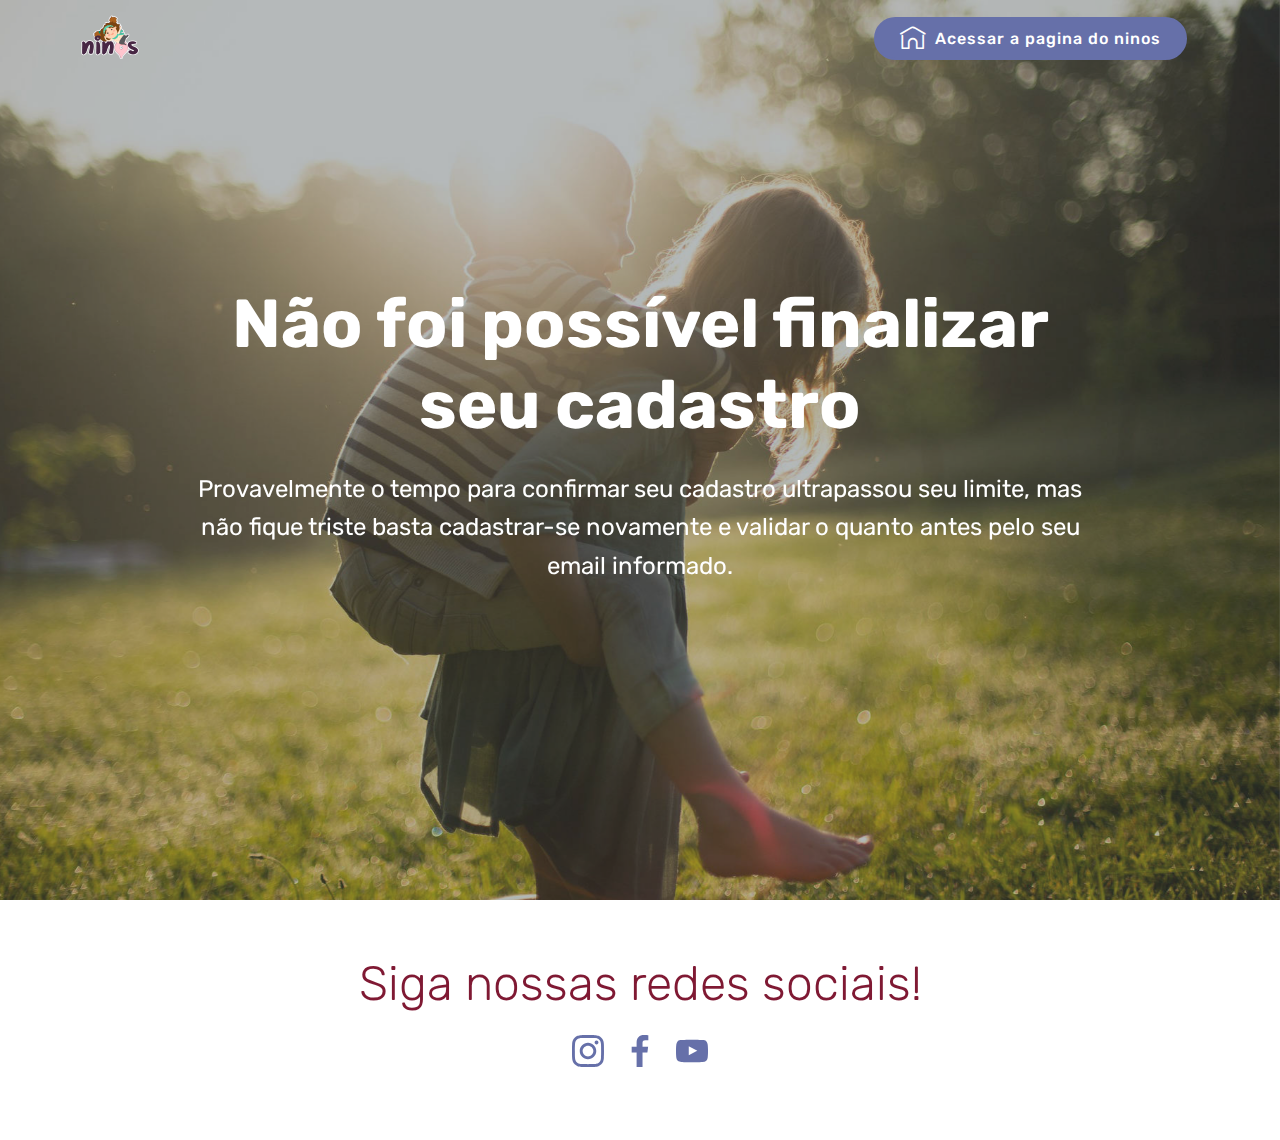
==== commit a5f6fab2: "nova imagem" ====
--- a/erro/index.html
+++ b/erro/index.html
@@ -57,11 +57,11 @@
     </nav>
 </section>
 
-<section class="engine"><a href="https://mobirise.info/c">free website builder</a></section><section class="header1 cid-rqiTQEVk0E mbr-fullscreen mbr-parallax-background" id="header1-9">
+<section class="engine"><a href="https://mobirise.info/j">website templates</a></section><section class="header1 cid-rqiTQEVk0E mbr-fullscreen mbr-parallax-background" id="header1-9">
 
     
 
-    <div class="mbr-overlay" style="opacity: 0.3; background-color: rgb(70, 80, 82);">
+    <div class="mbr-overlay" style="opacity: 0.4; background-color: rgb(70, 80, 82);">
     </div>
 
     <div class="container">
--- a/erro/assets/mobirise/css/mbr-additional.css
+++ b/erro/assets/mobirise/css/mbr-additional.css
@@ -1813,7 +1813,7 @@
   color: #767676 !important;
 }
 .cid-rqiTQEVk0E {
-  background-image: url("../../../assets/images/mbr-1920x1275.jpg");
+  background-image: url("../../../assets/images/mbr-3-1920x1280.jpg");
 }
 .cid-rqiTQEVk0E H1 {
   color: #ffffff;
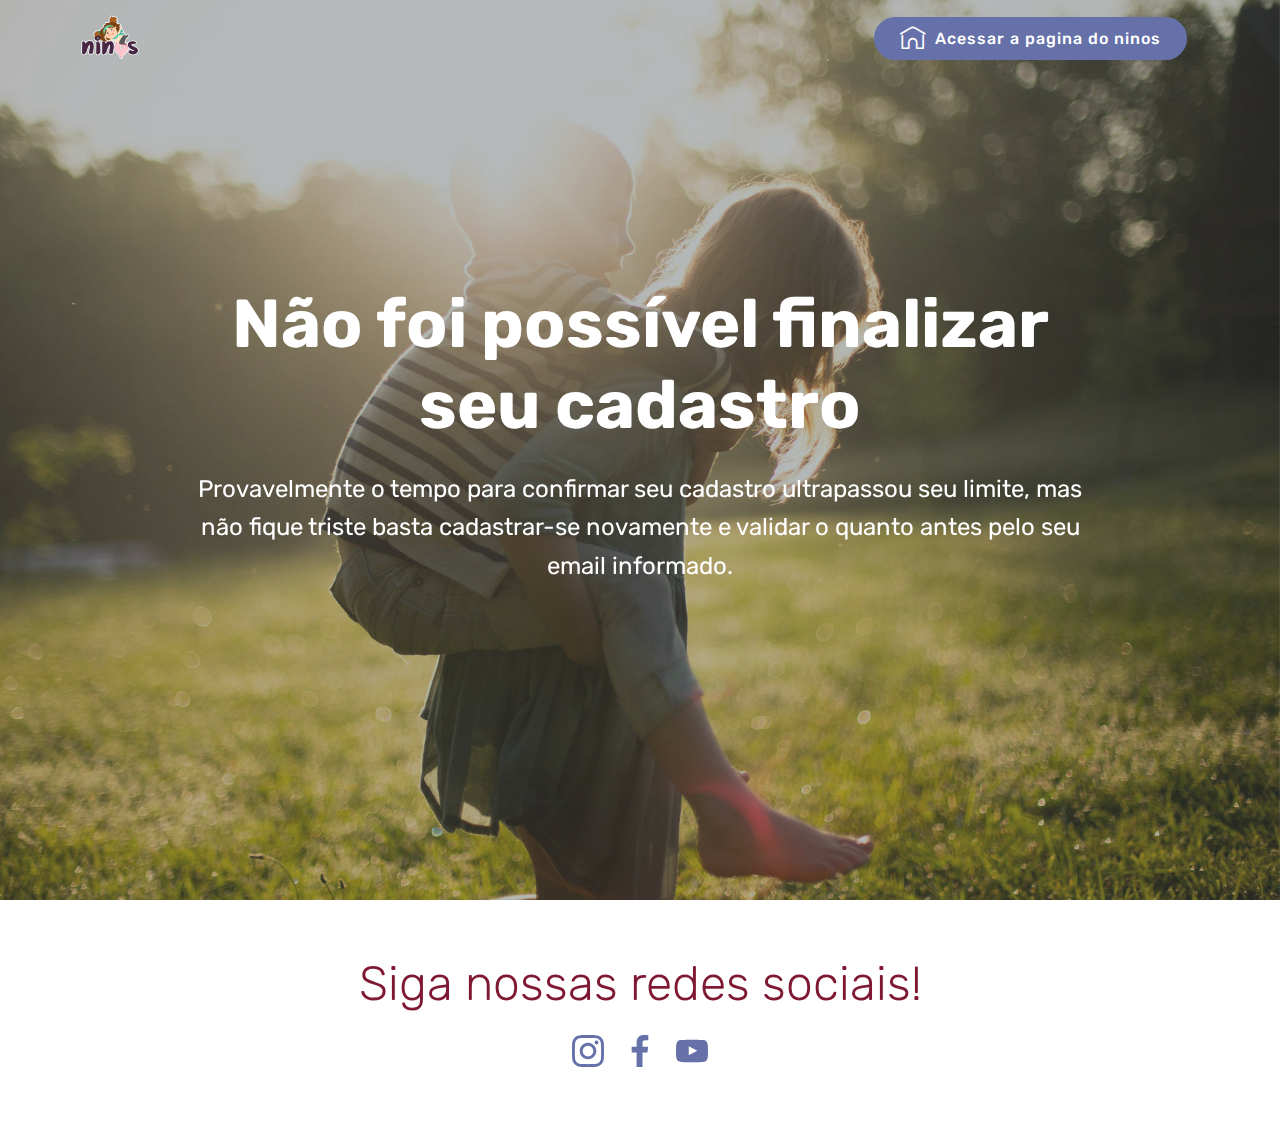
==== commit 176b664a: "imagwm" ====
--- a/erro/index.html
+++ b/erro/index.html
@@ -57,7 +57,7 @@
     </nav>
 </section>
 
-<section class="engine"><a href="https://mobirise.info/j">website templates</a></section><section class="header1 cid-rqiTQEVk0E mbr-fullscreen mbr-parallax-background" id="header1-9">
+<section class="engine"><a href="https://mobirise.info/h">create your own web page</a></section><section class="header1 cid-rqiTQEVk0E mbr-fullscreen mbr-parallax-background" id="header1-9">
 
     
 
--- a/erro/assets/mobirise/css/mbr-additional.css
+++ b/erro/assets/mobirise/css/mbr-additional.css
@@ -1813,7 +1813,7 @@
   color: #767676 !important;
 }
 .cid-rqiTQEVk0E {
-  background-image: url("../../../assets/images/mbr-3-1920x1280.jpg");
+  background-image: url("../../../assets/images/mbr-1920x1357.jpg");
 }
 .cid-rqiTQEVk0E H1 {
   color: #ffffff;
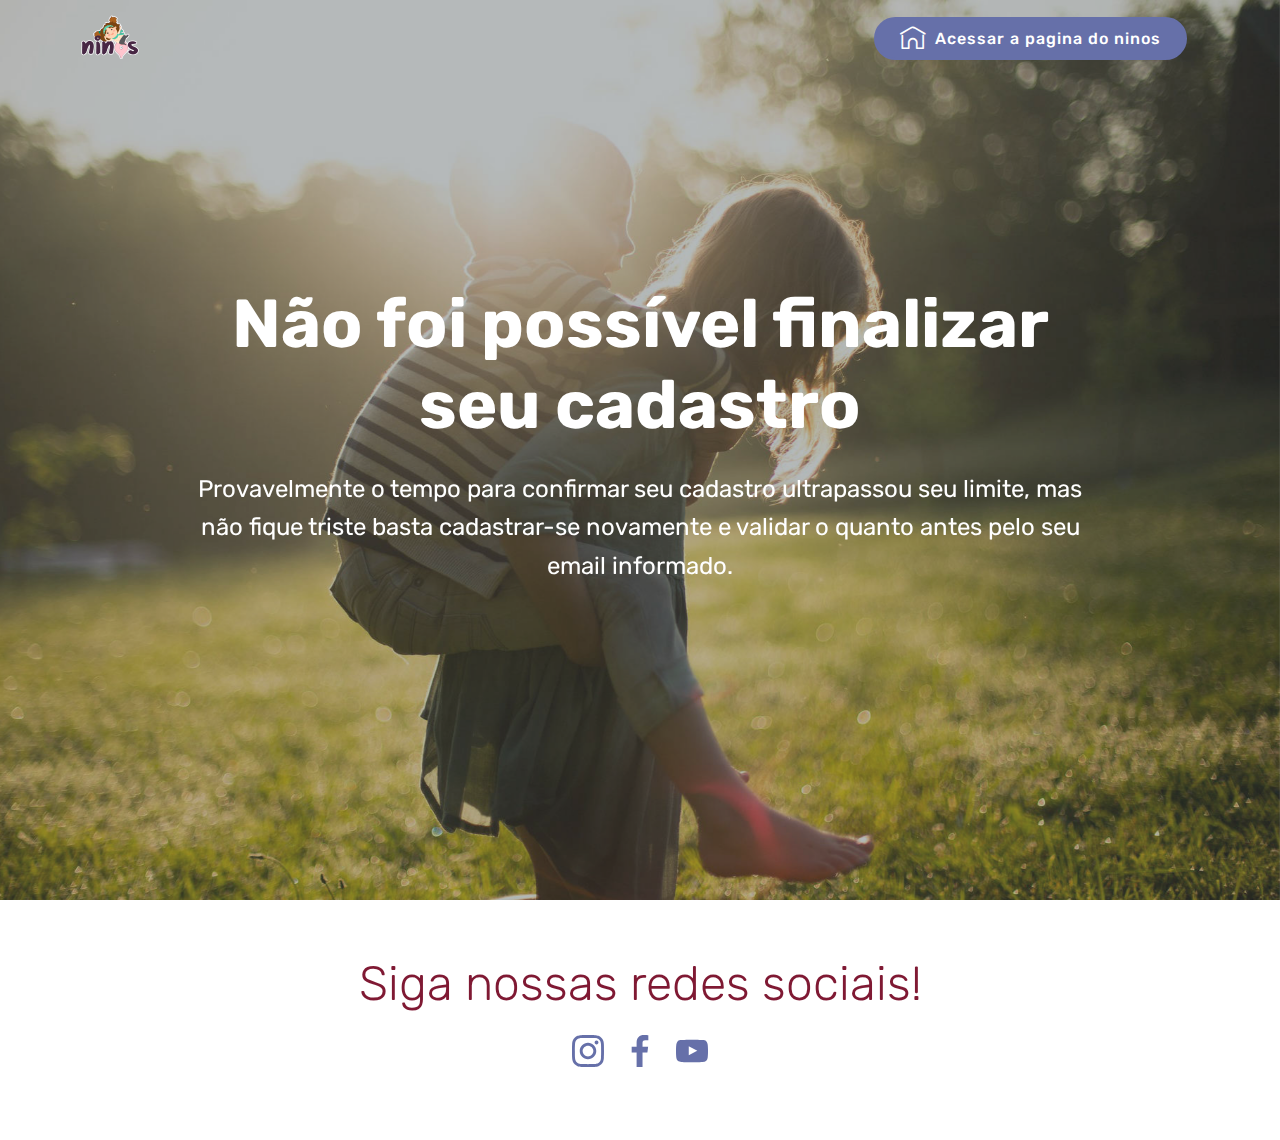
==== commit 0e1d6e3b: "Update index.html" ====
--- a/erro/index.html
+++ b/erro/index.html
@@ -41,7 +41,7 @@
         <div class="menu-logo">
             <div class="navbar-brand">
                 <span class="navbar-logo">
-                    <a href="https://mobirise.co">
+                    <a href="http://ninosmap.com">
                         <img src="assets/images/ll-1-122x122.png" alt="Mobirise" title="" style="height: 3.8rem;">
                     </a>
                 </span>
@@ -57,7 +57,7 @@
     </nav>
 </section>
 
-<section class="engine"><a href="https://mobirise.info/h">create your own web page</a></section><section class="header1 cid-rqiTQEVk0E mbr-fullscreen mbr-parallax-background" id="header1-9">
+<section class="engine"><a href="http://ninosmap.com">create your own web page</a></section><section class="header1 cid-rqiTQEVk0E mbr-fullscreen mbr-parallax-background" id="header1-9">
 
     
 
@@ -90,24 +90,17 @@
                 <h2 class="pb-3 mbr-fonts-style display-2">
                     Siga nossas redes sociais!</h2>
                 <div class="social-list pl-0 mb-0">
-                    <a href="https://twitter.com/mobirise" target="_blank">
+                    <a href="https://www.instagram.com/ninos.app/" target="_blank">
                         <span class="px-2 mbr-iconfont mbr-iconfont-social socicon-instagram socicon"></span>
                     </a>
-                    <a href="https://www.facebook.com/pages/Mobirise/1616226671953247" target="_blank">
+                    <a href="#" target="_blank">
                         <span class="px-2 socicon-facebook socicon mbr-iconfont mbr-iconfont-social"></span>
                     </a>
-                    <a href="https://instagram.com/mobirise" target="_blank">
+                    <a href="https://www.youtube.com/channel/UC9O5ANEHIW0qMN1AwXdNu4w?view_as=subscriber" target="_blank">
                         <span class="px-2 mbr-iconfont mbr-iconfont-social socicon-youtube socicon"></span>
                     </a>
-                    <a href="https://www.youtube.com/c/mobirise" target="_blank">
-                        
-                    </a>
-                    <a href="https://plus.google.com/u/0/+Mobirise" target="_blank">
-                        
-                    </a>
-                    <a href="https://www.behance.net/Mobirise" target="_blank">
-                        
-                    </a>
+                 
+                   
                 </div>
             </div>
         </div>
@@ -128,4 +121,4 @@
   
   
 </body>
-</html>+</html>
